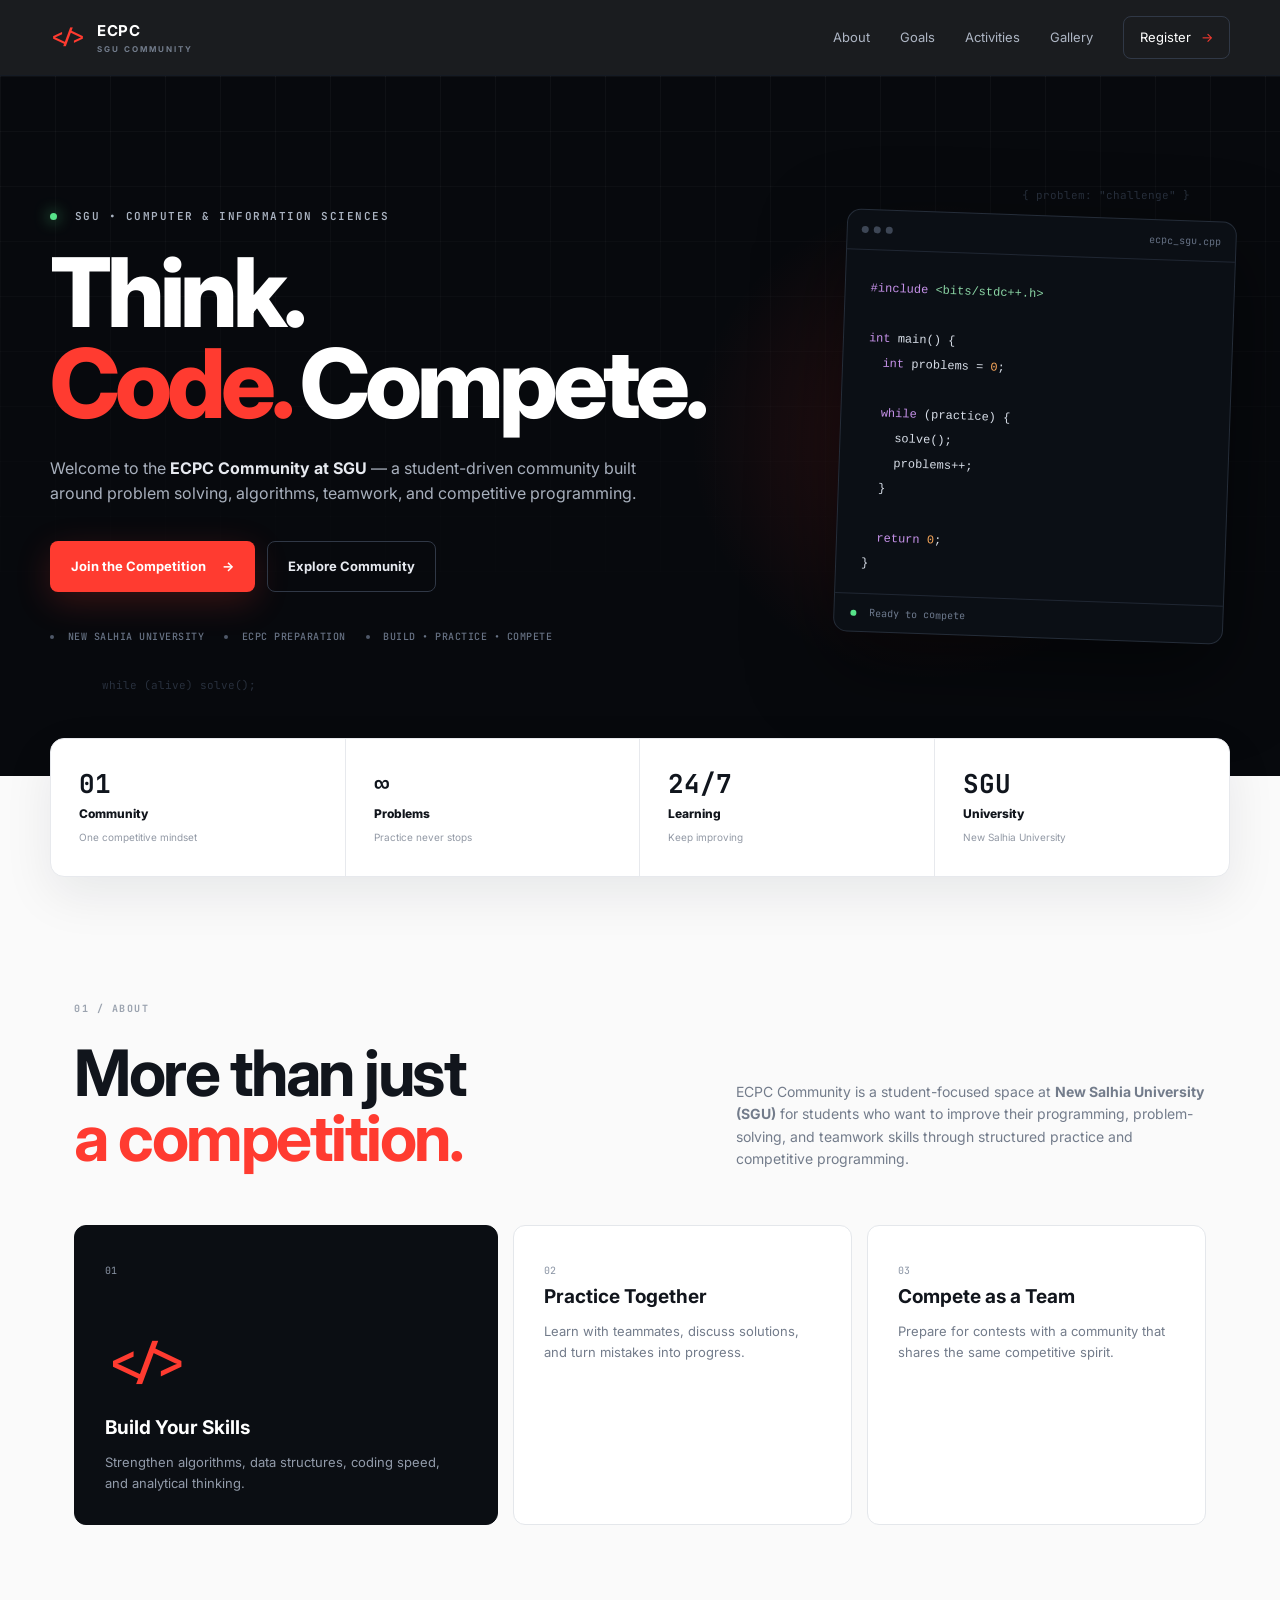
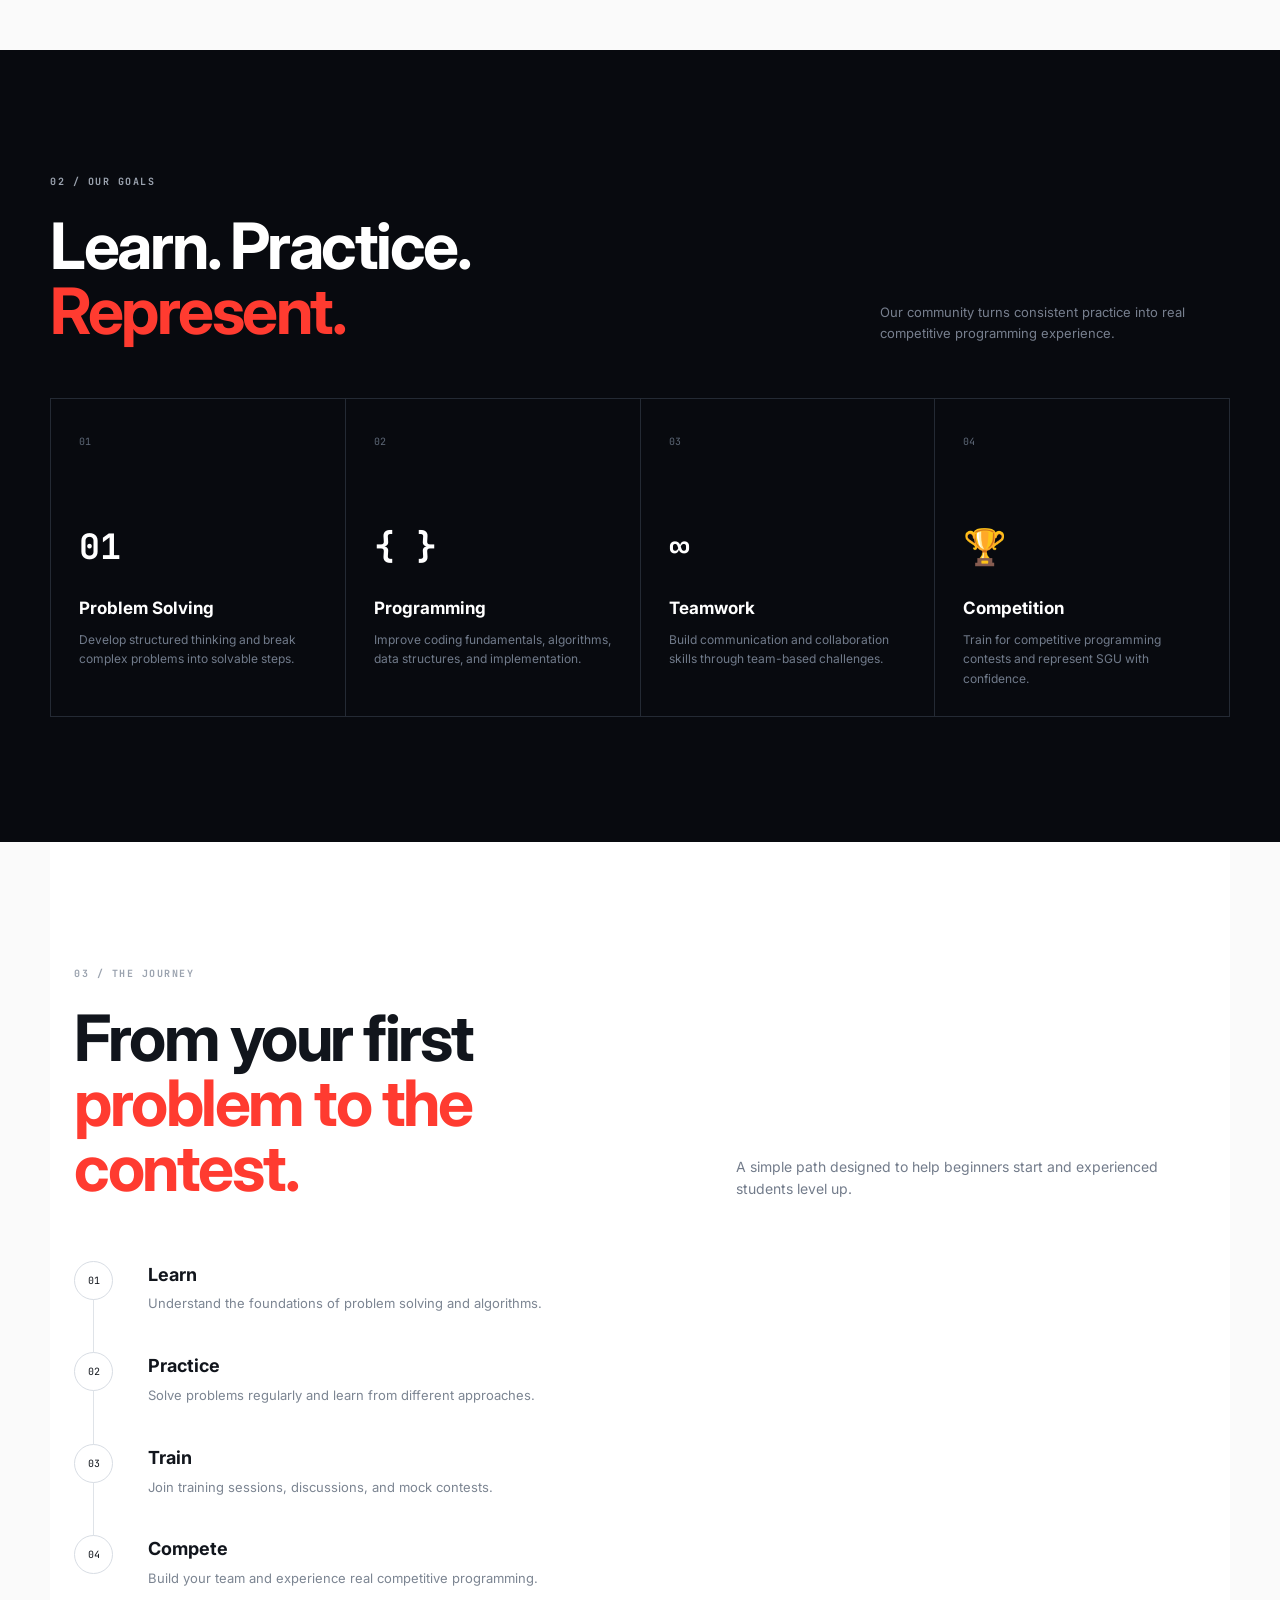
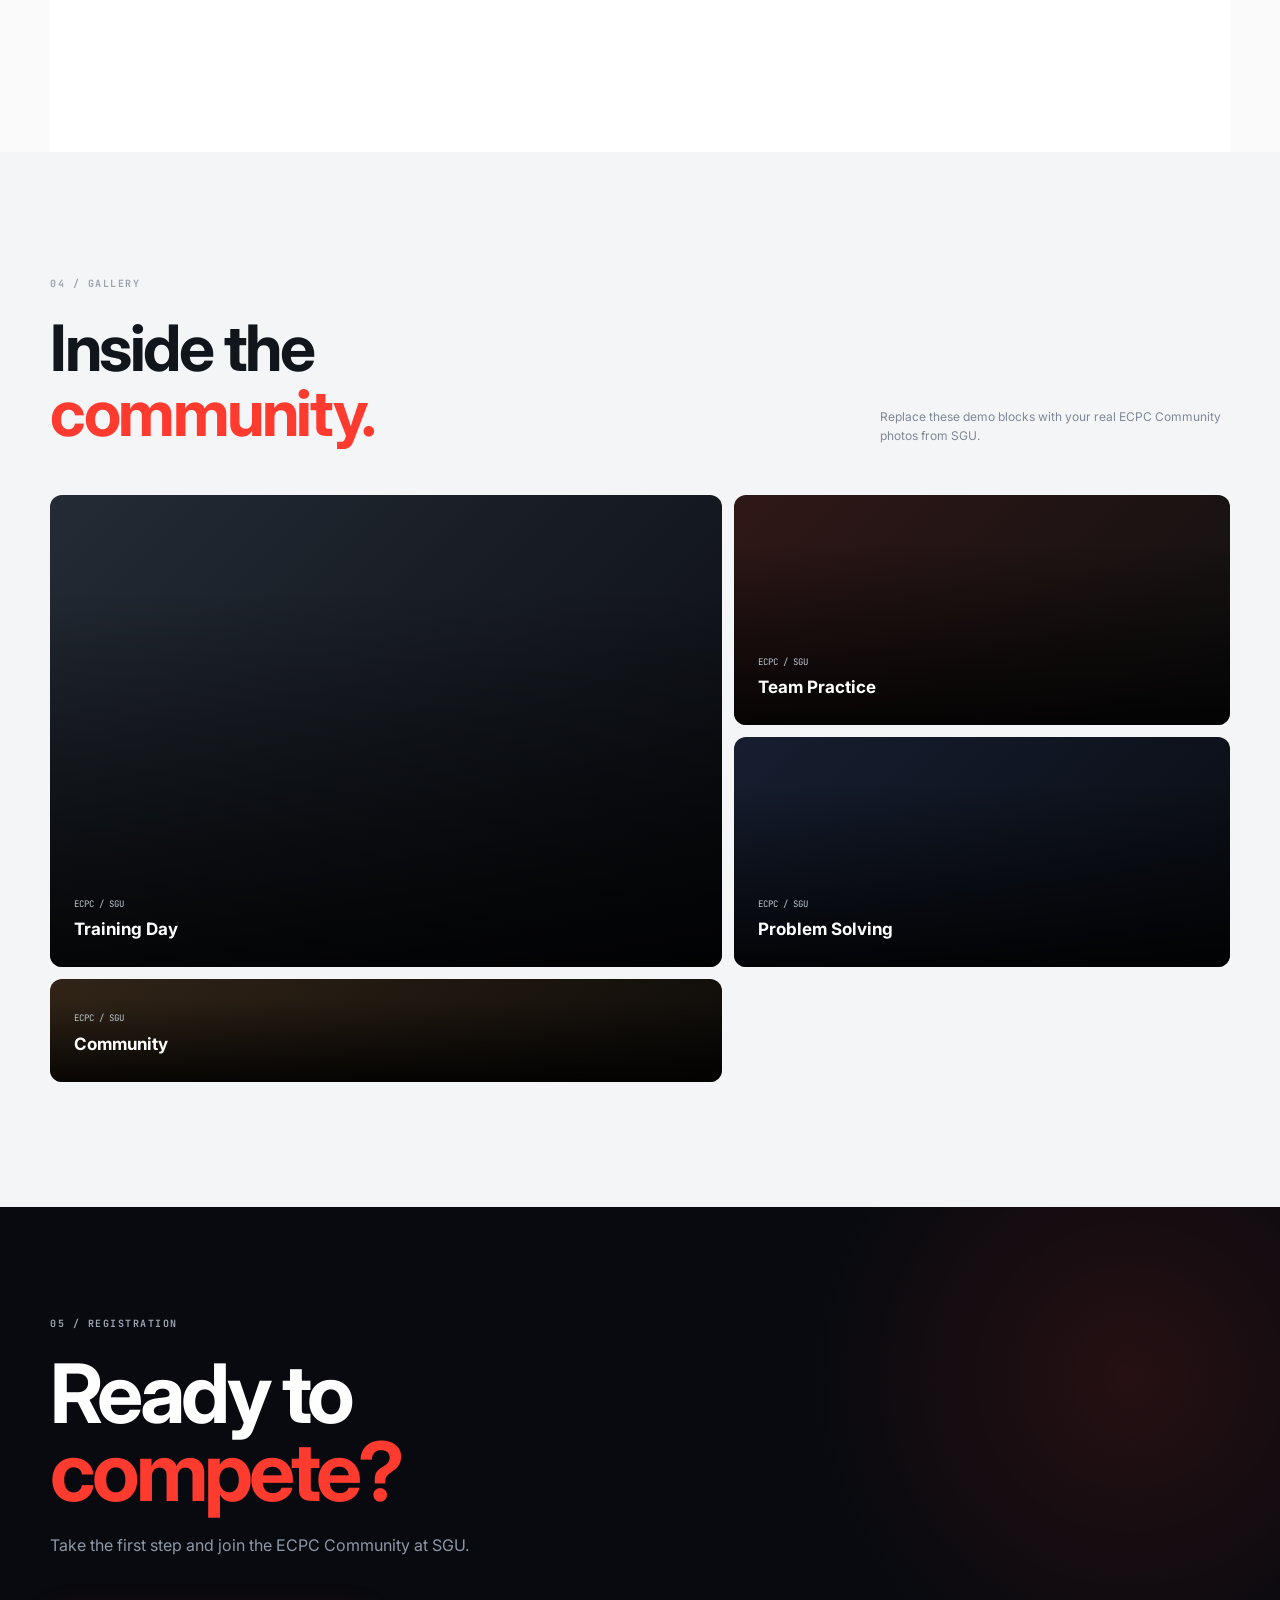
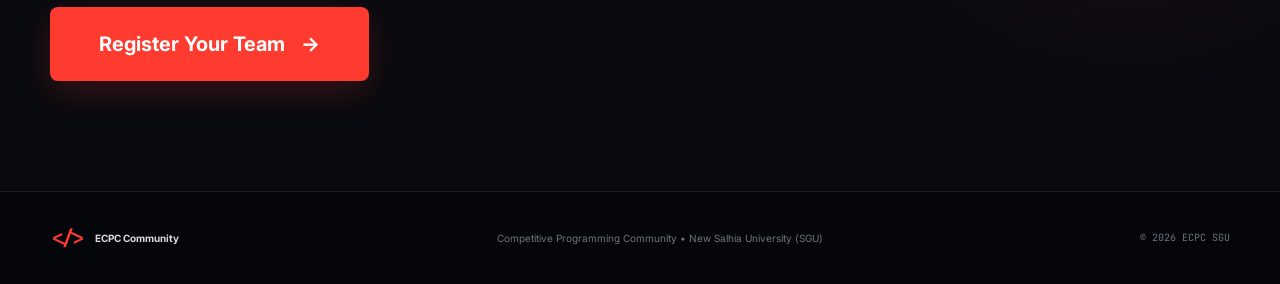
==== index.html @ 3d0c6430 "Add files via upload" ====
<!DOCTYPE html>
<html lang="en">
<head>
  <meta charset="UTF-8" />
  <meta name="viewport" content="width=device-width, initial-scale=1.0" />
  <meta name="description" content="ECPC Community at SGU — New Salhia University Computer & Information Sciences." />
  <title>ECPC Community | SGU</title>
  <link rel="preconnect" href="https://fonts.googleapis.com">
  <link rel="preconnect" href="https://fonts.gstatic.com" crossorigin>
  <link href="https://fonts.googleapis.com/css2?family=Inter:wght@400;500;600;700;800&family=JetBrains+Mono:wght@500;600;700&display=swap" rel="stylesheet">
  <link rel="stylesheet" href="style.css" />
</head>
<body>
  <header class="navbar">
    <a class="brand" href="#home" aria-label="ECPC Community home">
      <span class="brand-mark">&lt;/&gt;</span>
      <span>
        <strong>ECPC</strong>
        <small>SGU COMMUNITY</small>
      </span>
    </a>

    <button class="menu-toggle" aria-label="Open navigation" aria-expanded="false">
      <span></span><span></span><span></span>
    </button>

    <nav class="nav-links">
      <a href="#about">About</a>
      <a href="#goals">Goals</a>
      <a href="#activities">Activities</a>
      <a href="#gallery">Gallery</a>
      <a href="#register" class="nav-cta">Register <span>→</span></a>
    </nav>
  </header>

  <main>
    <section id="home" class="hero">
      <div class="hero-grid"></div>
      <div class="hero-code code-one">while (alive) solve();</div>
      <div class="hero-code code-two">{ problem: "challenge" }</div>

      <div class="hero-content">
        <div class="eyebrow"><span class="pulse"></span> SGU • COMPUTER &amp; INFORMATION SCIENCES</div>
        <h1>Think.<br><span>Code.</span> Compete.</h1>
        <p class="hero-copy">
          Welcome to the <strong>ECPC Community at SGU</strong> — a student-driven community
          built around problem solving, algorithms, teamwork, and competitive programming.
        </p>
        <div class="hero-actions">
          <a class="btn btn-primary" href="#register">Join the Competition <span>→</span></a>
          <a class="btn btn-ghost" href="#about">Explore Community</a>
        </div>
        <div class="hero-meta">
          <span><i></i> New Salhia University</span>
          <span><i></i> ECPC Preparation</span>
          <span><i></i> Build • Practice • Compete</span>
        </div>
      </div>

      <div class="terminal-card">
        <div class="terminal-top">
          <span class="terminal-dots"><b></b><b></b><b></b></span>
          <span>ecpc_sgu.cpp</span>
        </div>
        <pre><code><span class="code-purple">#include</span> <span class="code-green">&lt;bits/stdc++.h&gt;</span>

<span class="code-purple">int</span> main() {
  <span class="code-purple">int</span> problems = <span class="code-orange">0</span>;

  <span class="code-purple">while</span> (practice) {
    solve();
    problems++;
  }

  <span class="code-purple">return</span> <span class="code-orange">0</span>;
}</code></pre>
        <div class="terminal-status"><span></span> Ready to compete</div>
      </div>
    </section>

    <section class="stats">
      <div class="stat"><strong>01</strong><span>Community</span><small>One competitive mindset</small></div>
      <div class="stat"><strong>∞</strong><span>Problems</span><small>Practice never stops</small></div>
      <div class="stat"><strong>24/7</strong><span>Learning</span><small>Keep improving</small></div>
      <div class="stat"><strong>SGU</strong><span>University</span><small>New Salhia University</small></div>
    </section>

    <section id="about" class="section about">
      <div class="section-label">01 / ABOUT</div>
      <div class="section-heading">
        <h2>More than just<br><span>a competition.</span></h2>
        <p>
          ECPC Community is a student-focused space at <strong>New Salhia University (SGU)</strong>
          for students who want to improve their programming, problem-solving, and teamwork skills
          through structured practice and competitive programming.
        </p>
      </div>
      <div class="about-grid">
        <div class="about-card featured">
          <span class="card-number">01</span>
          <div class="big-icon">&lt;/&gt;</div>
          <h3>Build Your Skills</h3>
          <p>Strengthen algorithms, data structures, coding speed, and analytical thinking.</p>
        </div>
        <div class="about-card">
          <span class="card-number">02</span>
          <h3>Practice Together</h3>
          <p>Learn with teammates, discuss solutions, and turn mistakes into progress.</p>
        </div>
        <div class="about-card">
          <span class="card-number">03</span>
          <h3>Compete as a Team</h3>
          <p>Prepare for contests with a community that shares the same competitive spirit.</p>
        </div>
      </div>
    </section>

    <section id="goals" class="section dark-section">
      <div class="section-label">02 / OUR GOALS</div>
      <div class="goals-heading">
        <h2>Learn. Practice.<br><span>Represent.</span></h2>
        <p>Our community turns consistent practice into real competitive programming experience.</p>
      </div>
      <div class="goal-grid">
        <article class="goal-card">
          <span>01</span><div class="goal-icon">01</div><h3>Problem Solving</h3>
          <p>Develop structured thinking and break complex problems into solvable steps.</p>
        </article>
        <article class="goal-card">
          <span>02</span><div class="goal-icon">{ }</div><h3>Programming</h3>
          <p>Improve coding fundamentals, algorithms, data structures, and implementation.</p>
        </article>
        <article class="goal-card">
          <span>03</span><div class="goal-icon">∞</div><h3>Teamwork</h3>
          <p>Build communication and collaboration skills through team-based challenges.</p>
        </article>
        <article class="goal-card">
          <span>04</span><div class="goal-icon">🏆</div><h3>Competition</h3>
          <p>Train for competitive programming contests and represent SGU with confidence.</p>
        </article>
      </div>
    </section>

    <section id="activities" class="section activities">
      <div class="section-label">03 / THE JOURNEY</div>
      <div class="section-heading">
        <h2>From your first<br><span>problem to the contest.</span></h2>
        <p>A simple path designed to help beginners start and experienced students level up.</p>
      </div>
      <div class="journey">
        <div class="journey-line"></div>
        <article><span>01</span><div><h3>Learn</h3><p>Understand the foundations of problem solving and algorithms.</p></div></article>
        <article><span>02</span><div><h3>Practice</h3><p>Solve problems regularly and learn from different approaches.</p></div></article>
        <article><span>03</span><div><h3>Train</h3><p>Join training sessions, discussions, and mock contests.</p></div></article>
        <article><span>04</span><div><h3>Compete</h3><p>Build your team and experience real competitive programming.</p></div></article>
      </div>
    </section>

    <section id="gallery" class="section gallery-section">
      <div class="section-label">04 / GALLERY</div>
      <div class="gallery-heading">
        <div>
          <h2>Inside the<br><span>community.</span></h2>
        </div>
        <p>Replace these demo blocks with your real ECPC Community photos from SGU.</p>
      </div>
      <div class="gallery">
        <div class="gallery-item g1"><div><small>ECPC / SGU</small><strong>Training Day</strong></div></div>
        <div class="gallery-item g2"><div><small>ECPC / SGU</small><strong>Team Practice</strong></div></div>
        <div class="gallery-item g3"><div><small>ECPC / SGU</small><strong>Problem Solving</strong></div></div>
        <div class="gallery-item g4"><div><small>ECPC / SGU</small><strong>Community</strong></div></div>
      </div>
    </section>

    <section id="register" class="register-section">
      <div class="register-bg"></div>
      <div class="register-content">
        <div class="section-label">05 / REGISTRATION</div>
        <h2>Ready to<br><span>compete?</span></h2>
        <p>Take the first step and join the ECPC Community at SGU.</p>

        <div style="margin-top: 3rem; display: flex; justify-content: flex-start;">
          <a class="btn btn-primary" href="team-register.html" style="font-size: 1.25rem; padding: 1.25rem 3rem;">
            Register Your Team <span>→</span>
          </a>
        </div>
      </div>
    </section>
  </main>

  <footer>
    <div class="footer-brand"><span class="brand-mark">&lt;/&gt;</span><strong>ECPC Community</strong></div>
    <p>Competitive Programming Community • New Salhia University (SGU)</p>
    <span>© <span id="year"></span> ECPC SGU</span>
  </footer>

  <script src="script.js"></script>
</body>
</html>
---- style.css ----
*{box-sizing:border-box;margin:0;padding:0}
:root{--bg:#07090d;--panel:#0d1118;--text:#f5f7fb;--muted:#9aa3b2;--line:#1d2430;--accent:#ff3b30;--accent2:#ff6a5f;--green:#57e389;--max:1180px}
html{scroll-behavior:smooth}
body{font-family:Inter,system-ui,sans-serif;background:#fafafa;color:#11151c;line-height:1.6}
a{text-decoration:none;color:inherit}
button,input,select{font:inherit}
.navbar{height:76px;background:rgba(7,9,13,.92);backdrop-filter:blur(16px);border-bottom:1px solid #151b24;display:flex;align-items:center;justify-content:space-between;padding:0 max(24px,calc((100% - var(--max))/2));position:sticky;top:0;z-index:50;color:white}
.brand{display:flex;gap:11px;align-items:center}.brand-mark{font-family:"JetBrains Mono";font-weight:700;color:var(--accent);font-size:20px}.brand strong{display:block;font-size:15px;letter-spacing:.5px}.brand small{display:block;color:#737d8d;font-size:8px;letter-spacing:2px;font-weight:700}
.nav-links{display:flex;align-items:center;gap:30px;font-size:13px;color:#aeb6c4}.nav-links a:hover{color:#fff}.nav-cta{border:1px solid #303846;padding:10px 16px;border-radius:8px;color:#fff!important}.nav-cta span{color:var(--accent);margin-left:6px}
.menu-toggle{display:none;background:none;border:0}.menu-toggle span{display:block;width:23px;height:2px;background:white;margin:5px}
.hero{min-height:700px;background:var(--bg);color:white;position:relative;overflow:hidden;display:flex;align-items:center;padding:90px max(24px,calc((100% - var(--max))/2))}
.hero-grid{position:absolute;inset:0;background-image:linear-gradient(rgba(255,255,255,.035) 1px,transparent 1px),linear-gradient(90deg,rgba(255,255,255,.035) 1px,transparent 1px);background-size:55px 55px;mask-image:linear-gradient(to bottom,black,transparent 85%)}
.hero:after{content:"";position:absolute;width:520px;height:520px;border-radius:50%;background:radial-gradient(circle,rgba(255,59,48,.16),transparent 65%);right:7%;top:15%}
.hero-content{position:relative;z-index:2;width:58%}.eyebrow{font:600 11px "JetBrains Mono";letter-spacing:1.5px;color:#aab3c1;margin-bottom:24px}.pulse{display:inline-block;width:7px;height:7px;background:var(--green);border-radius:50%;margin-right:9px;box-shadow:0 0 15px var(--green)}
.hero h1{font-size:clamp(60px,7.5vw,100px);line-height:.94;letter-spacing:-5px;margin-bottom:28px;font-weight:800}.hero h1 span,.section-heading span,.goals-heading span,.gallery-heading span,.register-content h2 span{color:var(--accent)}
.hero-copy{max-width:620px;color:#a8b0bd;font-size:16px}.hero-copy strong{color:#e7eaf0}
.hero-actions{display:flex;gap:12px;margin-top:34px}.btn{display:inline-flex;align-items:center;justify-content:center;gap:16px;padding:14px 20px;border-radius:8px;border:1px solid transparent;font-weight:700;font-size:13px;cursor:pointer;transition:.2s}.btn-primary{background:var(--accent);color:white;box-shadow:0 10px 35px rgba(255,59,48,.2)}.btn-primary:hover{background:#ff5147;transform:translateY(-2px)}.btn-ghost{border-color:#303846;color:#e7eaf0;background:transparent}.btn-ghost:hover{border-color:#697385}
.hero-meta{display:flex;flex-wrap:wrap;gap:20px;margin-top:38px;color:#687385;font:500 10px "JetBrains Mono";text-transform:uppercase;letter-spacing:.5px}.hero-meta i{display:inline-block;width:4px;height:4px;background:#4e5868;border-radius:50%;vertical-align:middle;margin-right:7px}
.terminal-card{position:absolute;z-index:3;right:max(24px,calc((100% - var(--max))/2));width:390px;background:#0b0f15;border:1px solid #252d39;border-radius:14px;box-shadow:0 30px 80px rgba(0,0,0,.5);transform:rotate(2deg)}.terminal-top{height:40px;border-bottom:1px solid #202733;display:flex;align-items:center;justify-content:space-between;padding:0 14px;color:#657083;font:10px "JetBrains Mono"}.terminal-dots{display:flex;gap:5px}.terminal-dots b{width:7px;height:7px;border-radius:50%;background:#3d4655}.terminal-card pre{padding:25px 25px 18px;min-height:245px;font:12px/2 "JetBrains Mono";color:#d8dee8}.code-purple{color:#c792ea}.code-green{color:#8bd5a5}.code-orange{color:#f7a65a}.terminal-status{border-top:1px solid #202733;padding:12px 16px;color:#6e7a8e;font:10px "JetBrains Mono"}.terminal-status span{display:inline-block;width:6px;height:6px;background:var(--green);border-radius:50%;margin-right:7px}
.hero-code{position:absolute;color:#28303d;font:11px "JetBrains Mono";z-index:1}.code-one{left:8%;bottom:12%}.code-two{right:7%;top:16%}
.stats{max-width:var(--max);margin:-38px auto 0;position:relative;z-index:5;background:white;border:1px solid #e7e9ed;border-radius:14px;display:grid;grid-template-columns:repeat(4,1fr);box-shadow:0 18px 50px rgba(16,23,38,.08)}.stat{padding:27px 28px;border-right:1px solid #e7e9ed}.stat:last-child{border:0}.stat strong{font:700 26px "JetBrains Mono";display:block;color:#10151d}.stat span{font-size:12px;font-weight:800;display:block;margin-top:3px}.stat small{font-size:10px;color:#9299a5}
.section{max-width:var(--max);margin:auto;padding:125px 24px}.section-label{font:700 10px "JetBrains Mono";letter-spacing:1.5px;color:#9ba3af;margin-bottom:25px}.section-heading{display:flex;justify-content:space-between;gap:70px;align-items:flex-end}.section-heading h2,.goals-heading h2,.gallery-heading h2{font-size:clamp(38px,5vw,64px);line-height:1.02;letter-spacing:-2.5px}.section-heading p{max-width:470px;color:#737c8b;font-size:14px}.about-grid{display:grid;grid-template-columns:1.25fr 1fr 1fr;gap:15px;margin-top:55px}.about-card{min-height:290px;border:1px solid #e4e7eb;border-radius:12px;padding:30px;background:white;position:relative;transition:.25s}.about-card:hover{transform:translateY(-5px);box-shadow:0 18px 45px rgba(16,23,38,.08)}.about-card.featured{background:#0b0e13;color:white;border-color:#0b0e13}.card-number{font:10px "JetBrains Mono";color:#8993a3}.big-icon{font:700 46px "JetBrains Mono";color:var(--accent);margin:50px 0 20px}.about-card h3{font-size:19px;margin-bottom:9px}.about-card p{font-size:13px;color:#737c8b}.featured p{color:#929baa}
.dark-section{max-width:none;background:#080a0f;color:white;padding-left:max(24px,calc((100% - var(--max))/2));padding-right:max(24px,calc((100% - var(--max))/2))}.goals-heading{display:flex;justify-content:space-between;align-items:end;gap:50px}.goals-heading p{max-width:350px;color:#777f8e;font-size:13px}.goal-grid{display:grid;grid-template-columns:repeat(4,1fr);gap:1px;background:#242a34;margin-top:55px;border:1px solid #242a34}.goal-card{background:#080a0f;padding:28px;min-height:300px}.goal-card>span{color:#5d6776;font:10px "JetBrains Mono"}.goal-icon{font:700 35px "JetBrains Mono";color:#fff;margin:70px 0 25px}.goal-card h3{font-size:17px}.goal-card p{color:#717b8b;font-size:12px;margin-top:8px}
.activities{background:#fff}.journey{margin-top:60px;position:relative;max-width:900px}.journey-line{position:absolute;left:19px;top:20px;bottom:20px;width:1px;background:#dfe3e8}.journey article{display:flex;gap:35px;position:relative;margin-bottom:38px}.journey article>span{width:39px;height:39px;border:1px solid #d8dde4;background:white;border-radius:50%;display:grid;place-items:center;font:10px "JetBrains Mono";z-index:2}.journey h3{font-size:18px}.journey p{color:#7c8592;font-size:13px;margin-top:4px}
.gallery-section{max-width:none;background:#f4f5f7;padding-left:max(24px,calc((100% - var(--max))/2));padding-right:max(24px,calc((100% - var(--max))/2))}.gallery-heading{display:flex;justify-content:space-between;align-items:end}.gallery-heading p{max-width:350px;color:#818997;font-size:12px}.gallery{display:grid;grid-template-columns:1.15fr .85fr;grid-template-rows:230px 230px;gap:12px;margin-top:50px}.gallery-item{border-radius:12px;position:relative;overflow:hidden;background:#171b23;display:flex;align-items:flex-end;padding:24px;background-size:cover;background-position:center}.gallery-item:before{content:"";position:absolute;inset:0;background:linear-gradient(transparent 20%,rgba(0,0,0,.82))}.gallery-item>div{position:relative;color:white}.gallery-item small{font:9px "JetBrains Mono";color:#c0c7d1}.gallery-item strong{display:block;font-size:17px;margin-top:2px}.g1{grid-row:span 2;background-image:linear-gradient(135deg,#242b35,#090b10)}.g2{background-image:linear-gradient(135deg,#301717,#111)}.g3{background-image:linear-gradient(135deg,#161e30,#090c12)}.g4{background-image:linear-gradient(135deg,#312417,#0e0c09)}
.register-section{background:#080a0f;color:white;position:relative;overflow:hidden;padding:110px 24px}.register-bg{position:absolute;width:700px;height:700px;border-radius:50%;background:radial-gradient(circle,rgba(255,59,48,.12),transparent 65%);right:-200px;top:-180px}.register-content{max-width:var(--max);margin:auto;position:relative}.register-content h2{font-size:clamp(48px,7vw,82px);line-height:.95;letter-spacing:-4px}.register-content>p{color:#8e97a6;margin:22px 0 45px}.registration-form{background:#0e1219;border:1px solid #232b36;border-radius:14px;padding:34px;max-width:900px}.form-title{display:flex;align-items:center;gap:15px;margin-bottom:20px}.form-title span{font:10px "JetBrains Mono";color:var(--accent)}.form-title h3{font-size:15px}.form-title.second{margin-top:38px}.form-grid{display:grid;grid-template-columns:1fr 1fr;gap:18px}.form-grid label{display:flex;flex-direction:column;gap:7px;font-size:11px;color:#8d97a7}.form-grid input,.form-grid select{background:#080b10;border:1px solid #29313d;color:white;padding:12px 13px;border-radius:7px;outline:none;font-size:12px}.form-grid input:focus,.form-grid select:focus{border-color:#596475}.form-grid select{appearance:auto}.hidden{display:none!important}.agree{display:flex;align-items:center;gap:9px;color:#737d8d;font-size:10px;margin:25px 0}.agree input{accent-color:var(--accent)}.submit-btn{border:0}.form-note{color:#596475;font-size:9px;margin-top:12px}.success-state{max-width:900px;background:#0e1219;border:1px solid #29313d;border-radius:14px;padding:40px;display:flex;align-items:center;gap:25px}.success-icon{width:54px;height:54px;border-radius:50%;background:rgba(87,227,137,.12);color:var(--green);display:grid;place-items:center;font-size:25px}.success-state small{font:9px "JetBrains Mono";color:var(--green)}.success-state h3{font-size:24px;margin:3px 0}.success-state p{color:#7e8795;font-size:12px;max-width:500px}
footer{background:#050609;color:#6d7582;border-top:1px solid #181e27;padding:30px max(24px,calc((100% - var(--max))/2));display:flex;align-items:center;justify-content:space-between;font-size:10px}footer .footer-brand{display:flex;align-items:center;gap:9px;color:#d7dbe2}footer>span{font-family:"JetBrains Mono"}
@media(max-width:900px){.nav-links{gap:16px}.hero-content{width:100%}.terminal-card{display:none}.stats{margin:0 24px;grid-template-columns:1fr 1fr}.stat:nth-child(2){border-right:0}.stat:nth-child(-n+2){border-bottom:1px solid #e7e9ed}.about-grid{grid-template-columns:1fr 1fr}.about-card.featured{grid-column:span 2}.goal-grid{grid-template-columns:1fr 1fr}}
@media(max-width:650px){.navbar{height:68px}.menu-toggle{display:block}.nav-links{display:none;position:absolute;top:68px;left:0;right:0;background:#080a0f;border-bottom:1px solid #1b222d;padding:15px 24px;flex-direction:column;align-items:stretch}.nav-links.open{display:flex}.nav-cta{text-align:center}.hero{min-height:680px;padding-top:70px;padding-bottom:70px}.hero h1{font-size:62px;letter-spacing:-4px}.hero-copy{font-size:14px}.hero-actions{flex-direction:column}.hero-actions .btn{width:100%}.hero-meta{flex-direction:column;gap:9px}.stats{grid-template-columns:1fr;margin:0}.stat{border-right:0!important;border-bottom:1px solid #e7e9ed!important}.stat:last-child{border-bottom:0!important}.section{padding-top:85px;padding-bottom:85px}.section-heading,.goals-heading,.gallery-heading{display:block}.section-heading p,.goals-heading p,.gallery-heading p{margin-top:22px}.about-grid,.goal-grid{grid-template-columns:1fr}.about-card.featured{grid-column:auto}.gallery{grid-template-columns:1fr;grid-template-rows:220px 180px 180px 180px}.g1{grid-row:auto}.form-grid{grid-template-columns:1fr}.registration-form{padding:22px}.success-state{flex-direction:column;align-items:flex-start}footer{flex-direction:column;gap:12px;text-align:center}.register-content h2{letter-spacing:-3px}}
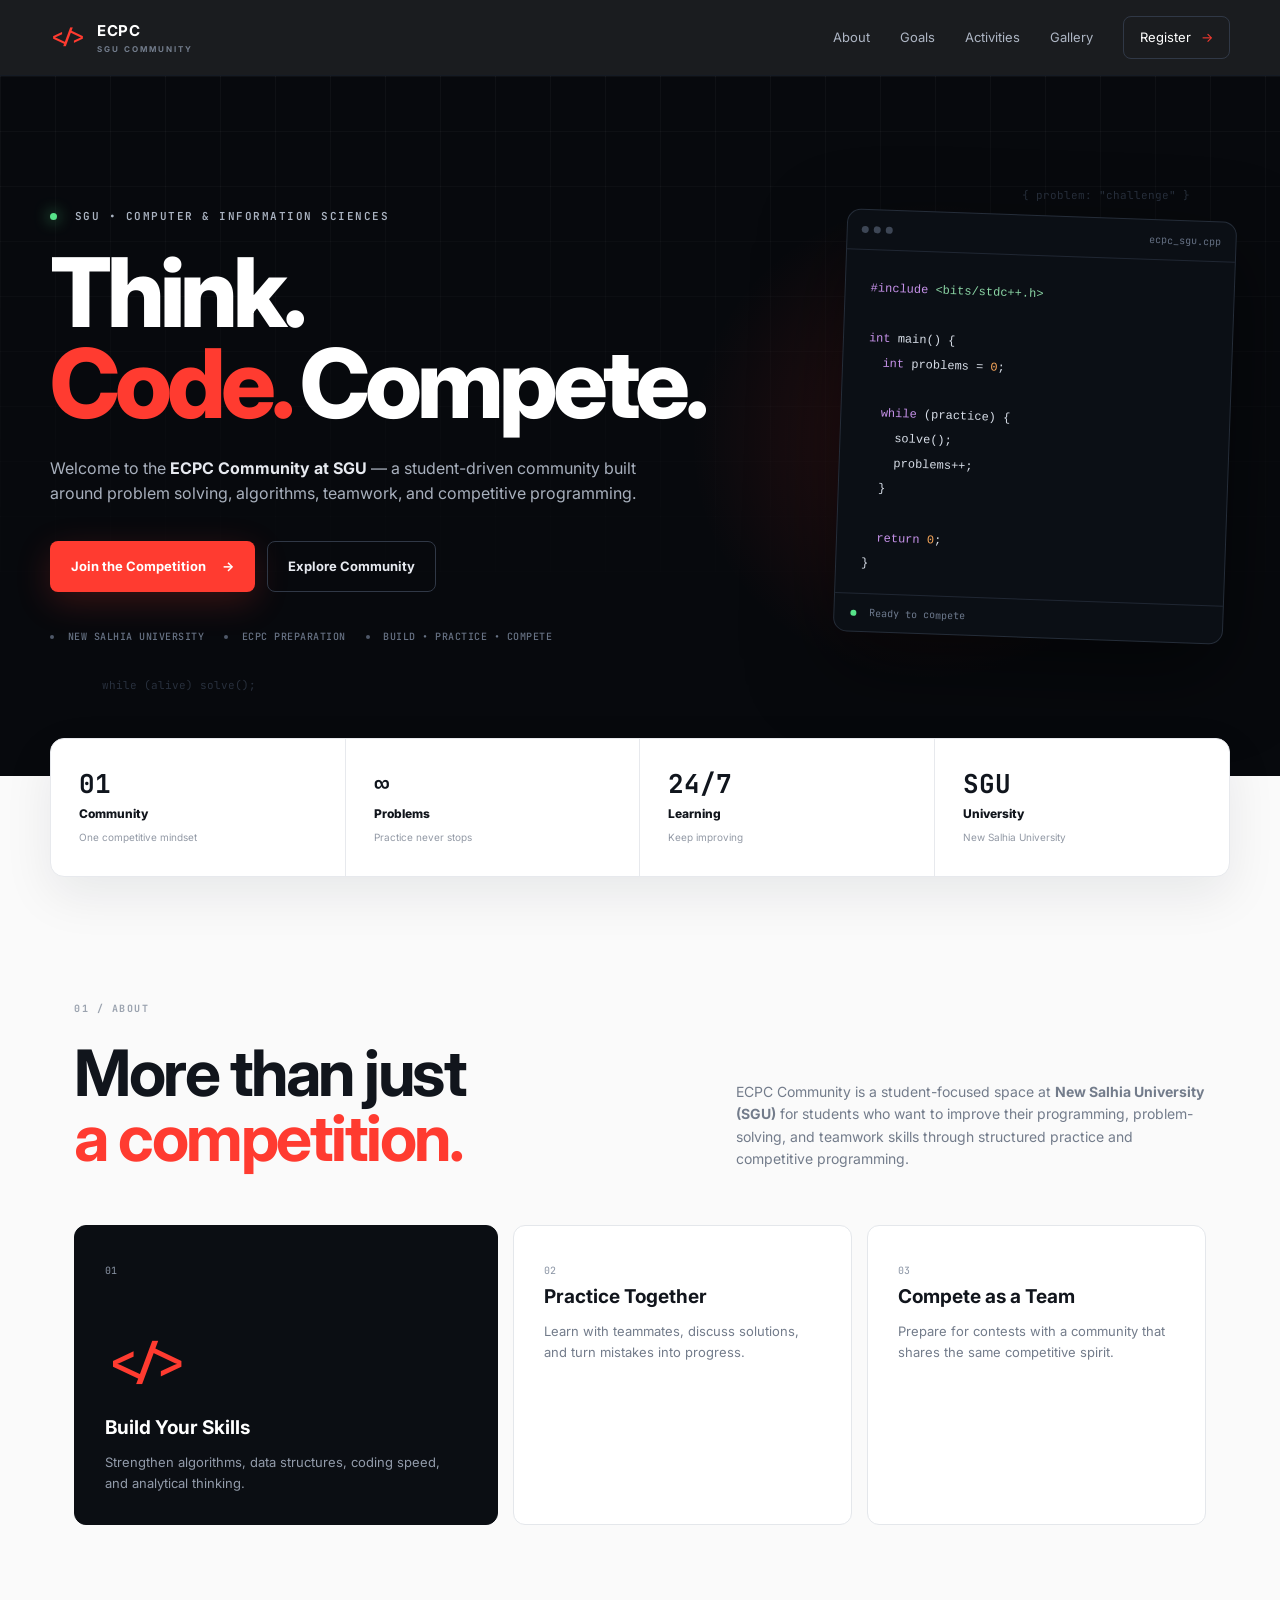
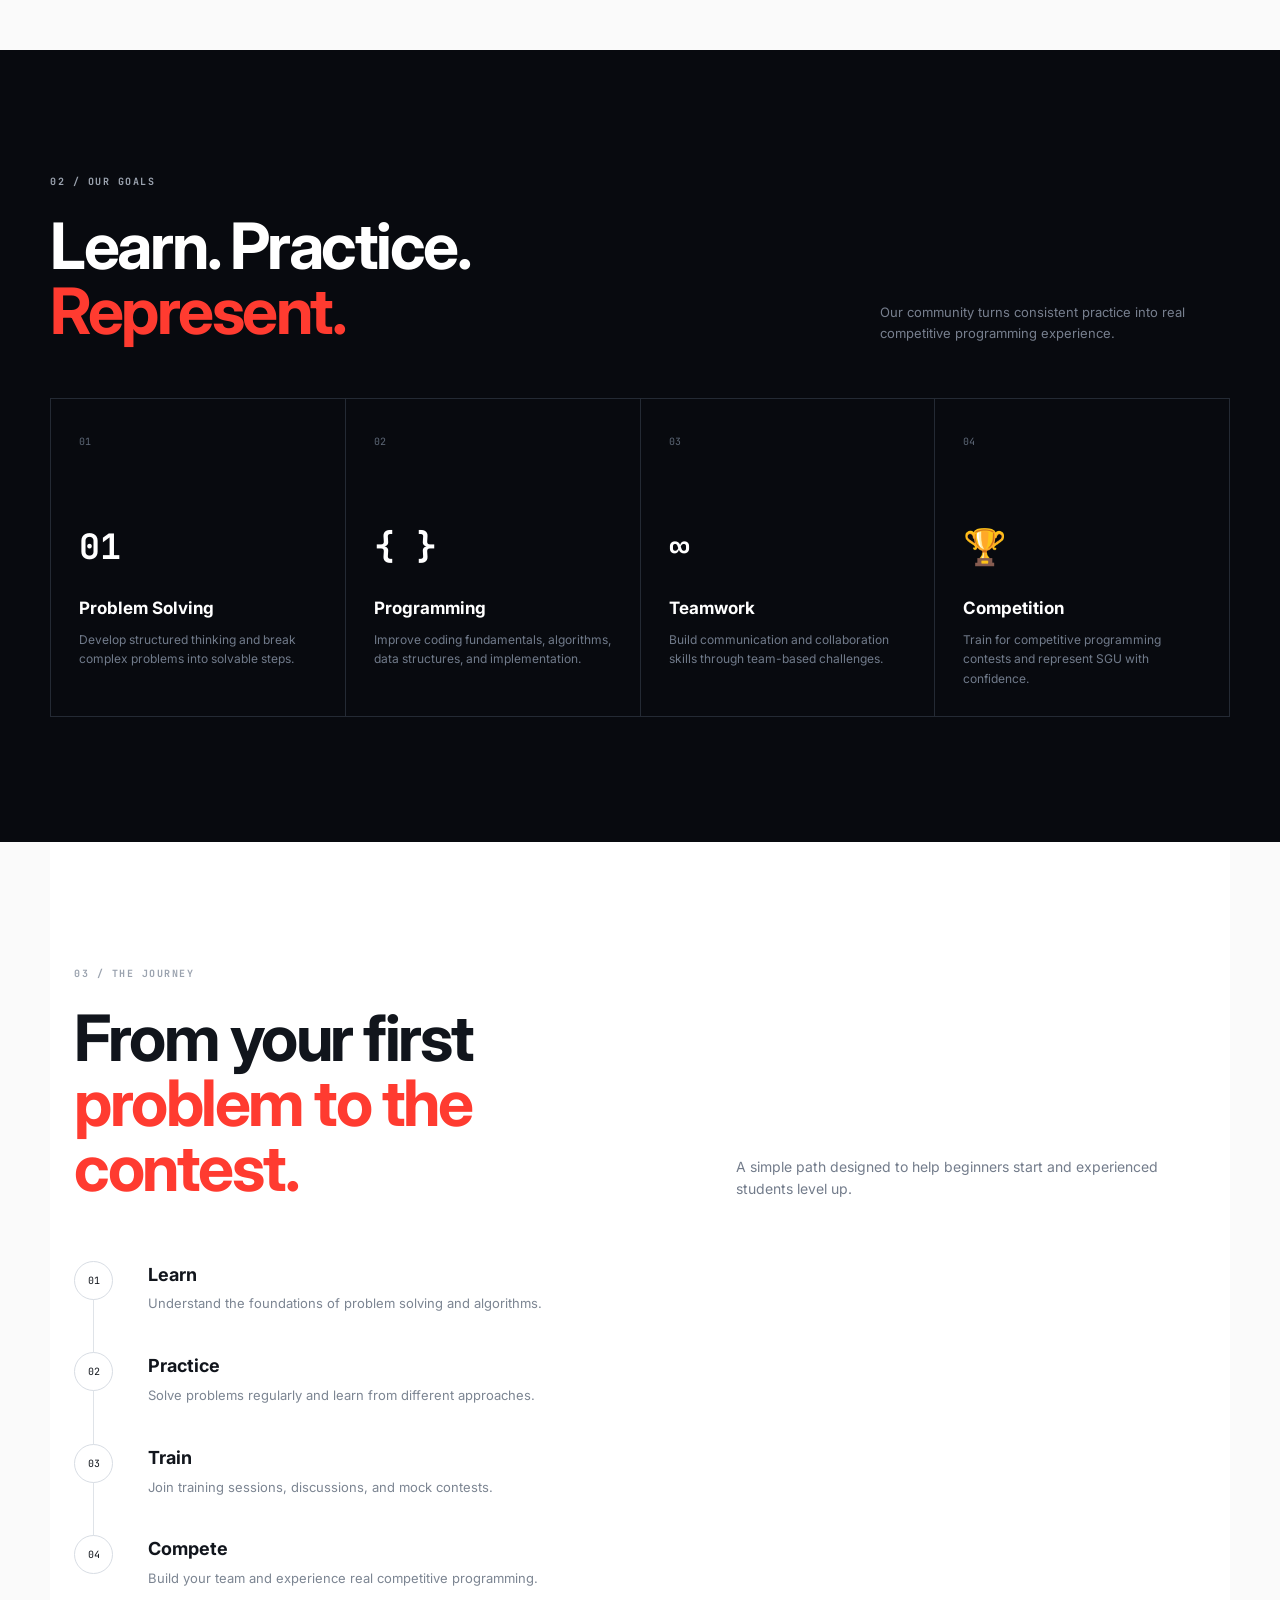
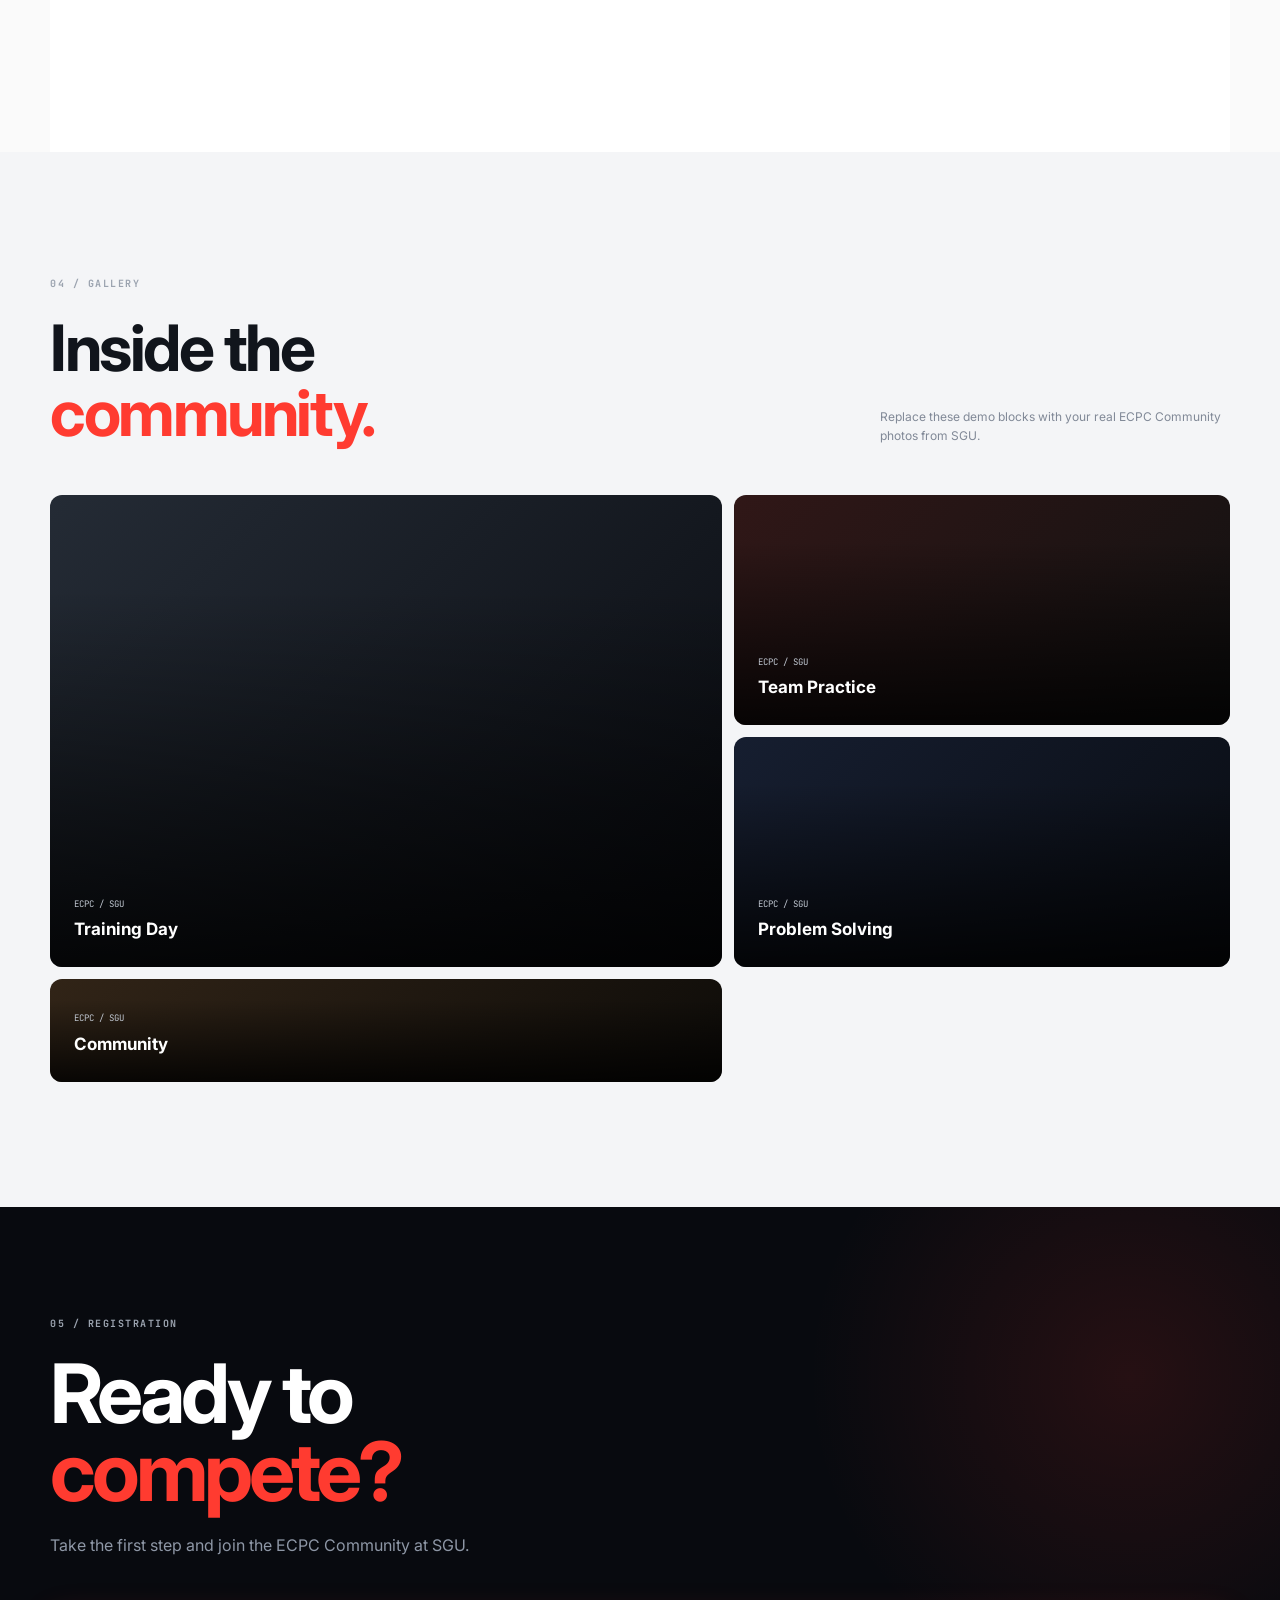
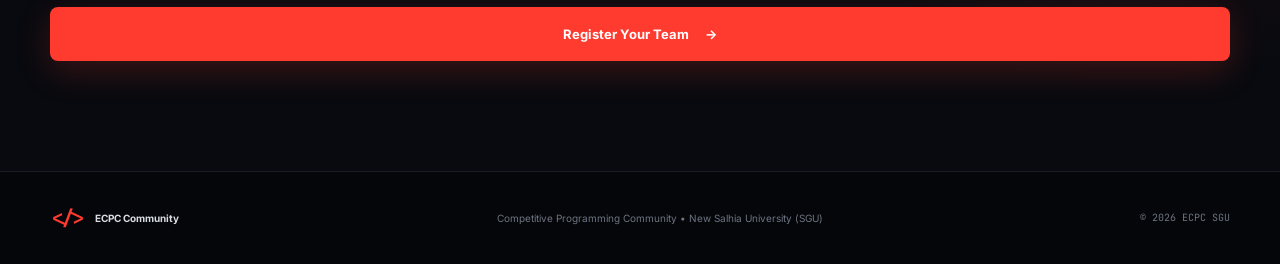
==== commit d7ce0c1e: "Add files via upload" ====
--- a/index.html
+++ b/index.html
@@ -179,8 +179,8 @@
         <h2>Ready to<br><span>compete?</span></h2>
         <p>Take the first step and join the ECPC Community at SGU.</p>
 
-        <div style="margin-top: 3rem; display: flex; justify-content: flex-start;">
-          <a class="btn btn-primary" href="team-register.html" style="font-size: 1.25rem; padding: 1.25rem 3rem;">
+        <div class="register-cta" style="margin-top: 3rem;">
+          <a class="btn btn-primary" href="team-register.html" style="width: 100%; justify-content: center; padding: 16px;">
             Register Your Team <span>→</span>
           </a>
         </div>
--- a/style.css
+++ b/style.css
@@ -27,3 +27,4 @@
 footer{background:#050609;color:#6d7582;border-top:1px solid #181e27;padding:30px max(24px,calc((100% - var(--max))/2));display:flex;align-items:center;justify-content:space-between;font-size:10px}footer .footer-brand{display:flex;align-items:center;gap:9px;color:#d7dbe2}footer>span{font-family:"JetBrains Mono"}
 @media(max-width:900px){.nav-links{gap:16px}.hero-content{width:100%}.terminal-card{display:none}.stats{margin:0 24px;grid-template-columns:1fr 1fr}.stat:nth-child(2){border-right:0}.stat:nth-child(-n+2){border-bottom:1px solid #e7e9ed}.about-grid{grid-template-columns:1fr 1fr}.about-card.featured{grid-column:span 2}.goal-grid{grid-template-columns:1fr 1fr}}
 @media(max-width:650px){.navbar{height:68px}.menu-toggle{display:block}.nav-links{display:none;position:absolute;top:68px;left:0;right:0;background:#080a0f;border-bottom:1px solid #1b222d;padding:15px 24px;flex-direction:column;align-items:stretch}.nav-links.open{display:flex}.nav-cta{text-align:center}.hero{min-height:680px;padding-top:70px;padding-bottom:70px}.hero h1{font-size:62px;letter-spacing:-4px}.hero-copy{font-size:14px}.hero-actions{flex-direction:column}.hero-actions .btn{width:100%}.hero-meta{flex-direction:column;gap:9px}.stats{grid-template-columns:1fr;margin:0}.stat{border-right:0!important;border-bottom:1px solid #e7e9ed!important}.stat:last-child{border-bottom:0!important}.section{padding-top:85px;padding-bottom:85px}.section-heading,.goals-heading,.gallery-heading{display:block}.section-heading p,.goals-heading p,.gallery-heading p{margin-top:22px}.about-grid,.goal-grid{grid-template-columns:1fr}.about-card.featured{grid-column:auto}.gallery{grid-template-columns:1fr;grid-template-rows:220px 180px 180px 180px}.g1{grid-row:auto}.form-grid{grid-template-columns:1fr}.registration-form{padding:22px}.success-state{flex-direction:column;align-items:flex-start}footer{flex-direction:column;gap:12px;text-align:center}.register-content h2{letter-spacing:-3px}}
+@media(max-width:480px){.hero h1{font-size:46px;letter-spacing:-2px}.register-content h2{font-size:42px;letter-spacing:-2px}.section-heading h2,.goals-heading h2,.gallery-heading h2{font-size:36px;letter-spacing:-1.5px}.btn{font-size:13px;padding:12px 18px}.registration-form{padding:16px}.success-icon{width:45px;height:45px;font-size:22px}.success-state h3{font-size:20px}.hero:after{width:300px;height:300px;right:-10%}.register-bg{width:400px;height:400px;right:-100px}}
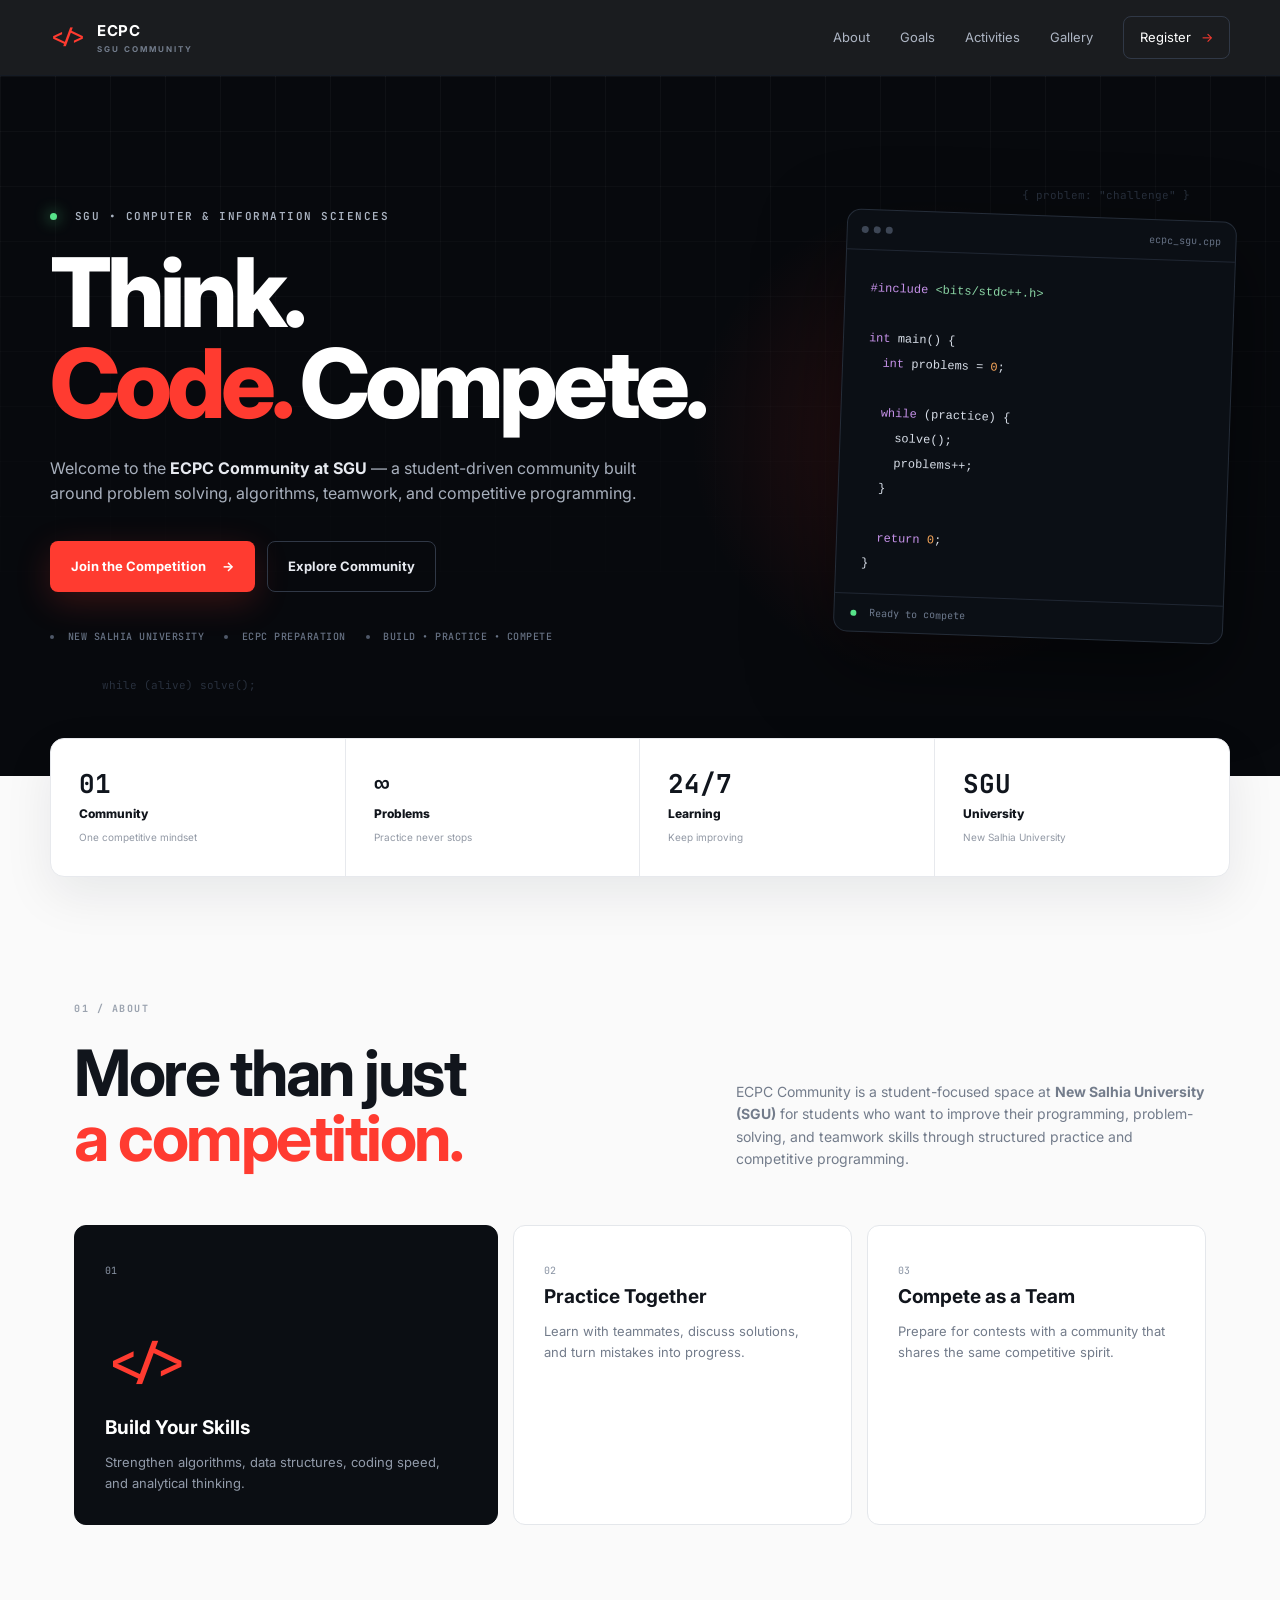
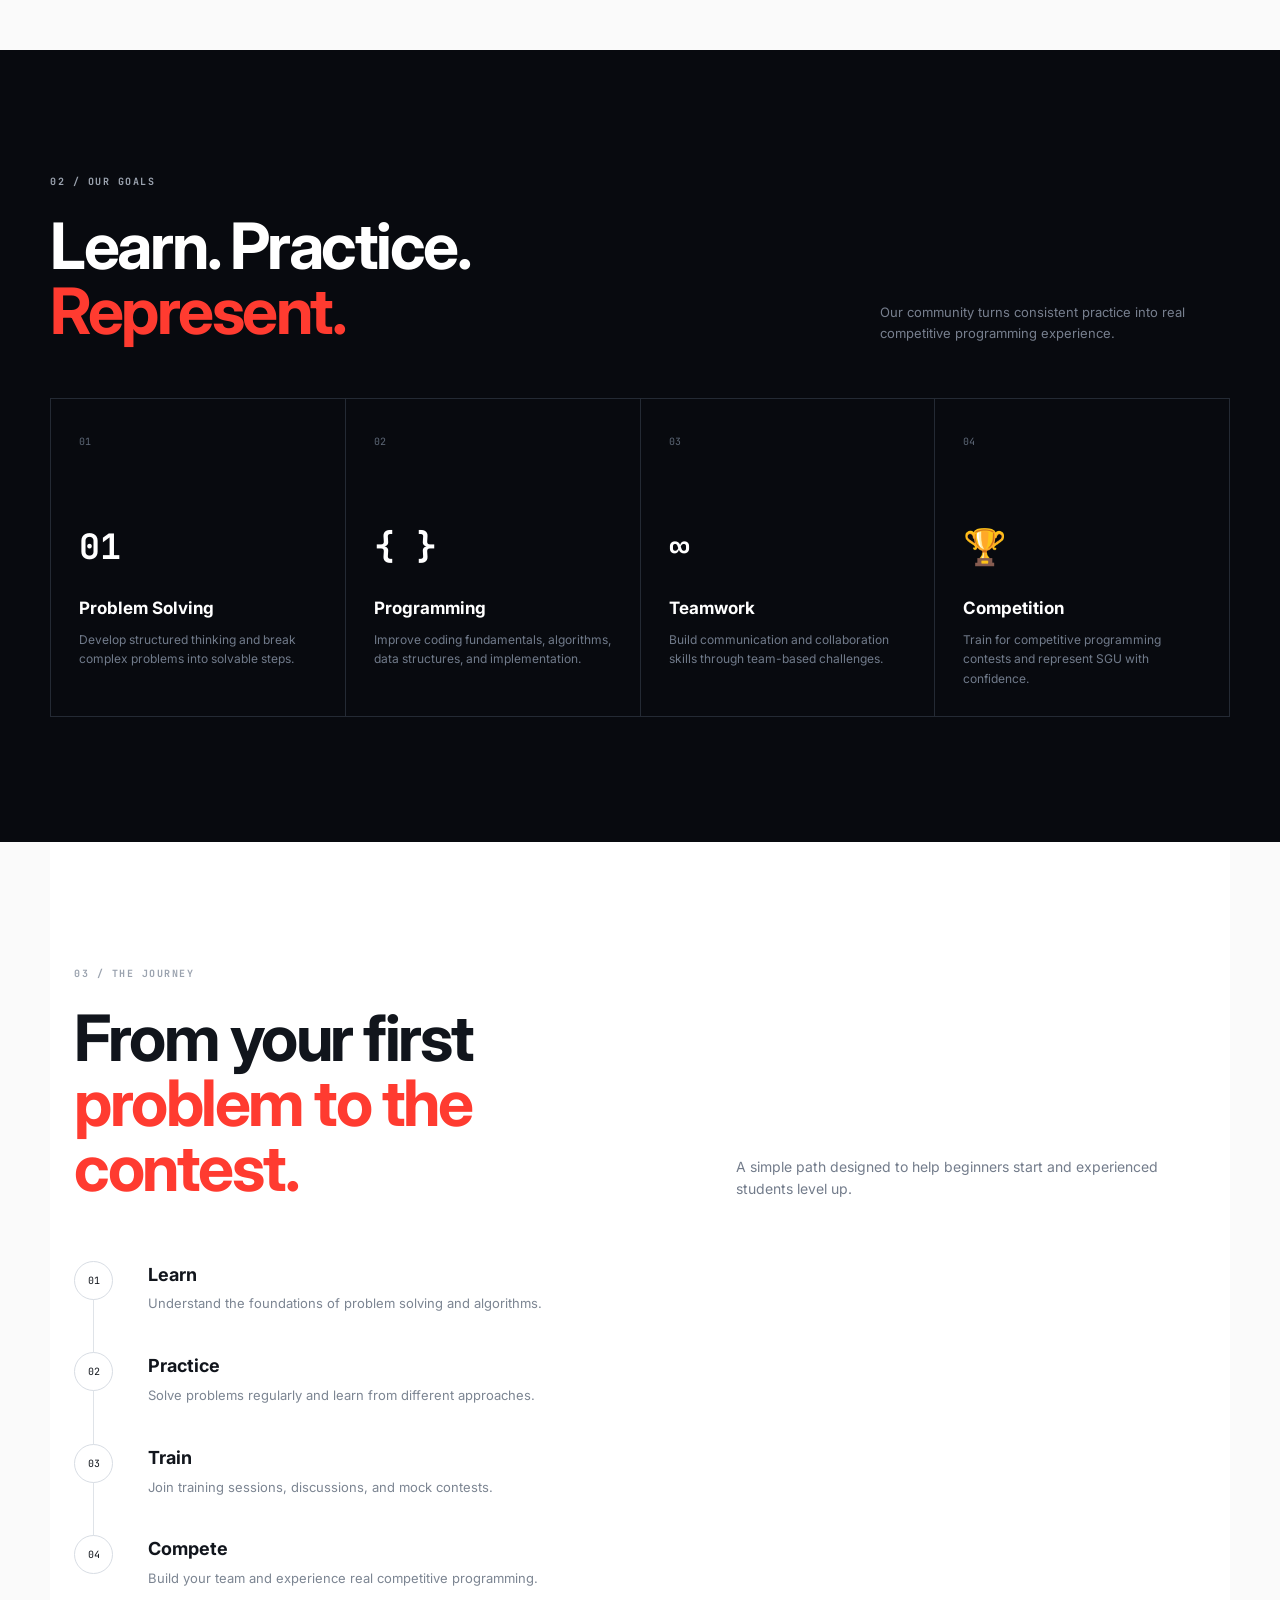
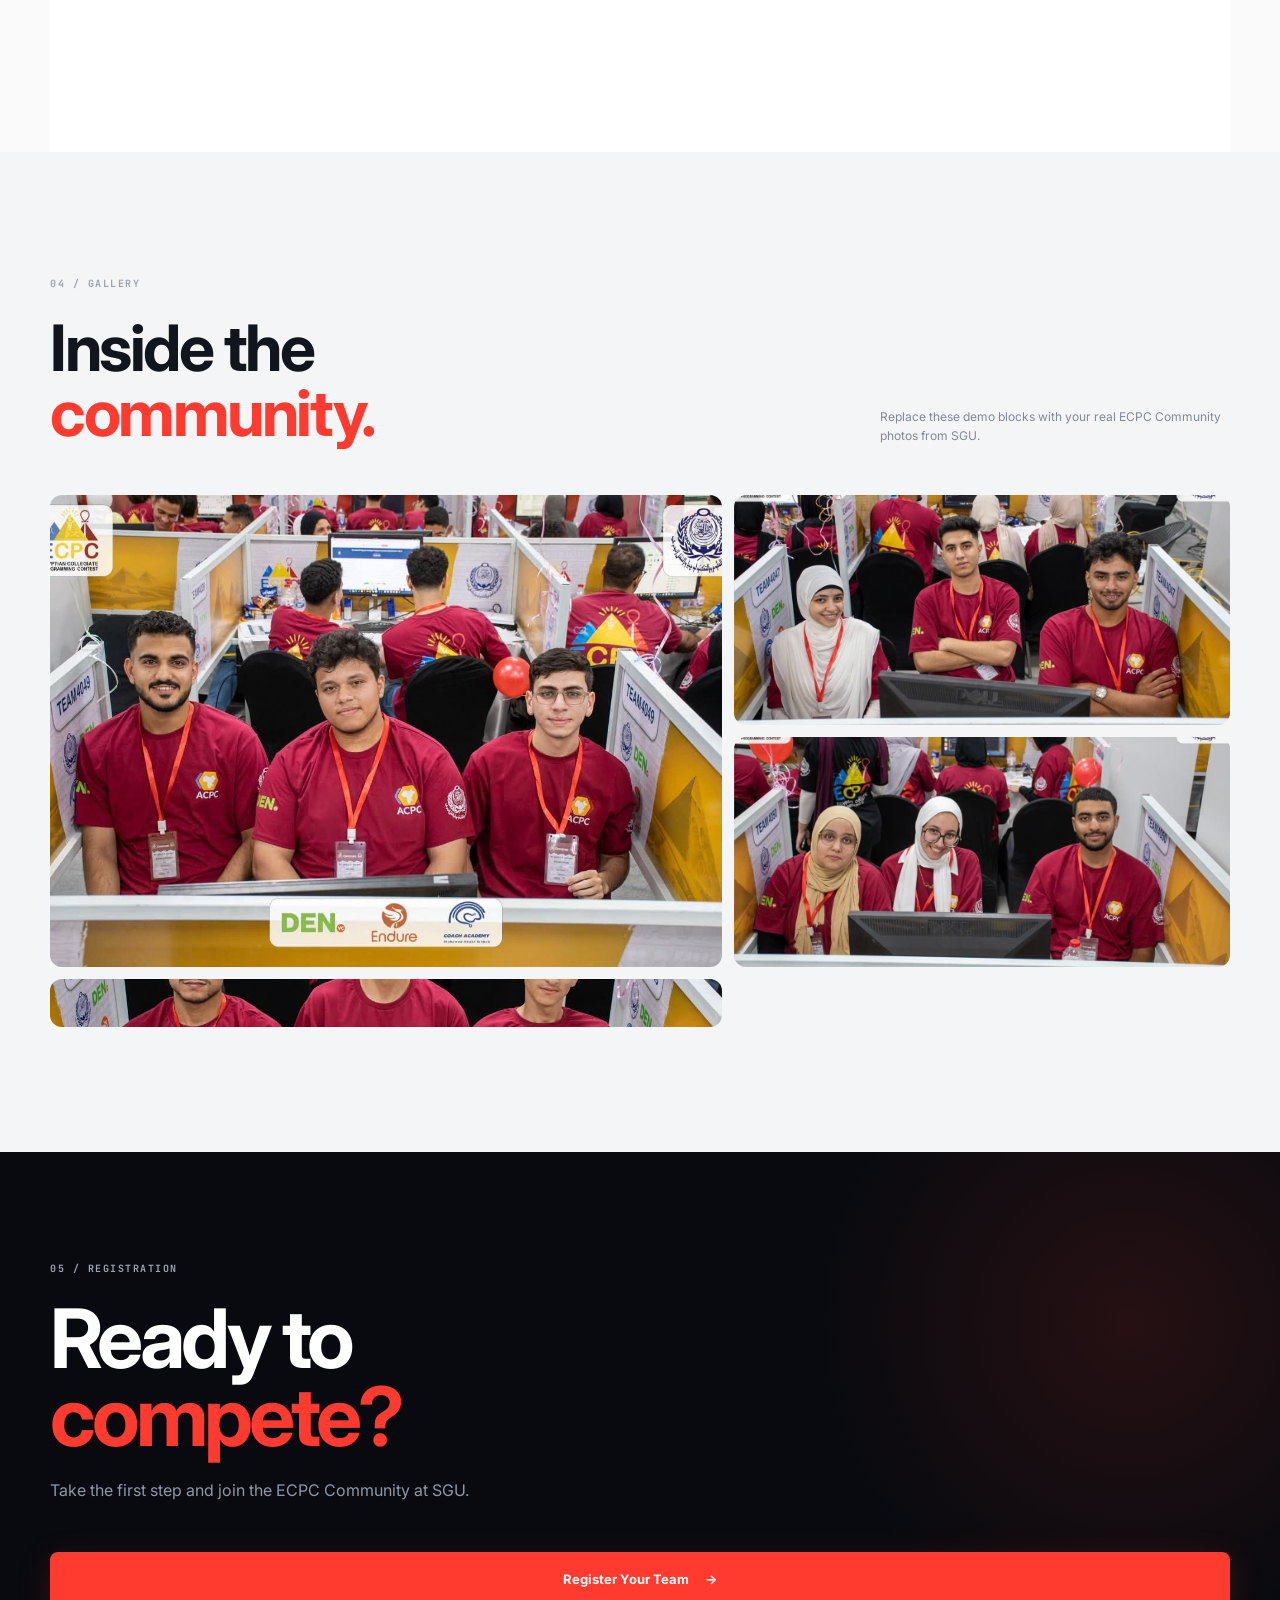
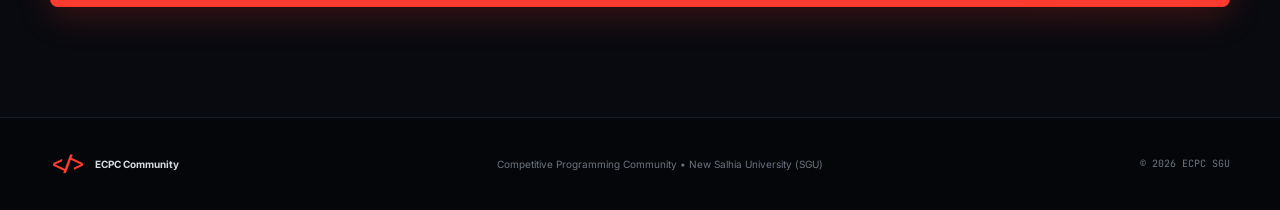
==== commit 851081f2: "Update gallery images and layout" ====
--- a/index.html
+++ b/index.html
@@ -165,10 +165,10 @@
         <p>Replace these demo blocks with your real ECPC Community photos from SGU.</p>
       </div>
       <div class="gallery">
-        <div class="gallery-item g1"><div><small>ECPC / SGU</small><strong>Training Day</strong></div></div>
-        <div class="gallery-item g2"><div><small>ECPC / SGU</small><strong>Team Practice</strong></div></div>
-        <div class="gallery-item g3"><div><small>ECPC / SGU</small><strong>Problem Solving</strong></div></div>
-        <div class="gallery-item g4"><div><small>ECPC / SGU</small><strong>Community</strong></div></div>
+        <div class="gallery-item g1"></div>
+        <div class="gallery-item g2"></div>
+        <div class="gallery-item g3"></div>
+        <div class="gallery-item g4"></div>
       </div>
     </section>
 
--- a/style.css
+++ b/style.css
@@ -22,7 +22,7 @@
 .section{max-width:var(--max);margin:auto;padding:125px 24px}.section-label{font:700 10px "JetBrains Mono";letter-spacing:1.5px;color:#9ba3af;margin-bottom:25px}.section-heading{display:flex;justify-content:space-between;gap:70px;align-items:flex-end}.section-heading h2,.goals-heading h2,.gallery-heading h2{font-size:clamp(38px,5vw,64px);line-height:1.02;letter-spacing:-2.5px}.section-heading p{max-width:470px;color:#737c8b;font-size:14px}.about-grid{display:grid;grid-template-columns:1.25fr 1fr 1fr;gap:15px;margin-top:55px}.about-card{min-height:290px;border:1px solid #e4e7eb;border-radius:12px;padding:30px;background:white;position:relative;transition:.25s}.about-card:hover{transform:translateY(-5px);box-shadow:0 18px 45px rgba(16,23,38,.08)}.about-card.featured{background:#0b0e13;color:white;border-color:#0b0e13}.card-number{font:10px "JetBrains Mono";color:#8993a3}.big-icon{font:700 46px "JetBrains Mono";color:var(--accent);margin:50px 0 20px}.about-card h3{font-size:19px;margin-bottom:9px}.about-card p{font-size:13px;color:#737c8b}.featured p{color:#929baa}
 .dark-section{max-width:none;background:#080a0f;color:white;padding-left:max(24px,calc((100% - var(--max))/2));padding-right:max(24px,calc((100% - var(--max))/2))}.goals-heading{display:flex;justify-content:space-between;align-items:end;gap:50px}.goals-heading p{max-width:350px;color:#777f8e;font-size:13px}.goal-grid{display:grid;grid-template-columns:repeat(4,1fr);gap:1px;background:#242a34;margin-top:55px;border:1px solid #242a34}.goal-card{background:#080a0f;padding:28px;min-height:300px}.goal-card>span{color:#5d6776;font:10px "JetBrains Mono"}.goal-icon{font:700 35px "JetBrains Mono";color:#fff;margin:70px 0 25px}.goal-card h3{font-size:17px}.goal-card p{color:#717b8b;font-size:12px;margin-top:8px}
 .activities{background:#fff}.journey{margin-top:60px;position:relative;max-width:900px}.journey-line{position:absolute;left:19px;top:20px;bottom:20px;width:1px;background:#dfe3e8}.journey article{display:flex;gap:35px;position:relative;margin-bottom:38px}.journey article>span{width:39px;height:39px;border:1px solid #d8dde4;background:white;border-radius:50%;display:grid;place-items:center;font:10px "JetBrains Mono";z-index:2}.journey h3{font-size:18px}.journey p{color:#7c8592;font-size:13px;margin-top:4px}
-.gallery-section{max-width:none;background:#f4f5f7;padding-left:max(24px,calc((100% - var(--max))/2));padding-right:max(24px,calc((100% - var(--max))/2))}.gallery-heading{display:flex;justify-content:space-between;align-items:end}.gallery-heading p{max-width:350px;color:#818997;font-size:12px}.gallery{display:grid;grid-template-columns:1.15fr .85fr;grid-template-rows:230px 230px;gap:12px;margin-top:50px}.gallery-item{border-radius:12px;position:relative;overflow:hidden;background:#171b23;display:flex;align-items:flex-end;padding:24px;background-size:cover;background-position:center}.gallery-item:before{content:"";position:absolute;inset:0;background:linear-gradient(transparent 20%,rgba(0,0,0,.82))}.gallery-item>div{position:relative;color:white}.gallery-item small{font:9px "JetBrains Mono";color:#c0c7d1}.gallery-item strong{display:block;font-size:17px;margin-top:2px}.g1{grid-row:span 2;background-image:linear-gradient(135deg,#242b35,#090b10)}.g2{background-image:linear-gradient(135deg,#301717,#111)}.g3{background-image:linear-gradient(135deg,#161e30,#090c12)}.g4{background-image:linear-gradient(135deg,#312417,#0e0c09)}
+.gallery-section{max-width:none;background:#f4f5f7;padding-left:max(24px,calc((100% - var(--max))/2));padding-right:max(24px,calc((100% - var(--max))/2))}.gallery-heading{display:flex;justify-content:space-between;align-items:end}.gallery-heading p{max-width:350px;color:#818997;font-size:12px}.gallery{display:grid;grid-template-columns:1.15fr .85fr;grid-template-rows:230px 230px;gap:12px;margin-top:50px}.gallery-item{border-radius:12px;position:relative;overflow:hidden;background:#171b23;display:flex;align-items:flex-end;padding:24px;background-size:cover;background-position:center}.g1{grid-row:span 2;background-image:url('assets/H1.jpg')}.g2{background-image:url('assets/H2.jpg')}.g3{background-image:url('assets/H3.jpg')}.g4{background-image:url('assets/H4.jpg')}
 .register-section{background:#080a0f;color:white;position:relative;overflow:hidden;padding:110px 24px}.register-bg{position:absolute;width:700px;height:700px;border-radius:50%;background:radial-gradient(circle,rgba(255,59,48,.12),transparent 65%);right:-200px;top:-180px}.register-content{max-width:var(--max);margin:auto;position:relative}.register-content h2{font-size:clamp(48px,7vw,82px);line-height:.95;letter-spacing:-4px}.register-content>p{color:#8e97a6;margin:22px 0 45px}.registration-form{background:#0e1219;border:1px solid #232b36;border-radius:14px;padding:34px;max-width:900px}.form-title{display:flex;align-items:center;gap:15px;margin-bottom:20px}.form-title span{font:10px "JetBrains Mono";color:var(--accent)}.form-title h3{font-size:15px}.form-title.second{margin-top:38px}.form-grid{display:grid;grid-template-columns:1fr 1fr;gap:18px}.form-grid label{display:flex;flex-direction:column;gap:7px;font-size:11px;color:#8d97a7}.form-grid input,.form-grid select{background:#080b10;border:1px solid #29313d;color:white;padding:12px 13px;border-radius:7px;outline:none;font-size:12px}.form-grid input:focus,.form-grid select:focus{border-color:#596475}.form-grid select{appearance:auto}.hidden{display:none!important}.agree{display:flex;align-items:center;gap:9px;color:#737d8d;font-size:10px;margin:25px 0}.agree input{accent-color:var(--accent)}.submit-btn{border:0}.form-note{color:#596475;font-size:9px;margin-top:12px}.success-state{max-width:900px;background:#0e1219;border:1px solid #29313d;border-radius:14px;padding:40px;display:flex;align-items:center;gap:25px}.success-icon{width:54px;height:54px;border-radius:50%;background:rgba(87,227,137,.12);color:var(--green);display:grid;place-items:center;font-size:25px}.success-state small{font:9px "JetBrains Mono";color:var(--green)}.success-state h3{font-size:24px;margin:3px 0}.success-state p{color:#7e8795;font-size:12px;max-width:500px}
 footer{background:#050609;color:#6d7582;border-top:1px solid #181e27;padding:30px max(24px,calc((100% - var(--max))/2));display:flex;align-items:center;justify-content:space-between;font-size:10px}footer .footer-brand{display:flex;align-items:center;gap:9px;color:#d7dbe2}footer>span{font-family:"JetBrains Mono"}
 @media(max-width:900px){.nav-links{gap:16px}.hero-content{width:100%}.terminal-card{display:none}.stats{margin:0 24px;grid-template-columns:1fr 1fr}.stat:nth-child(2){border-right:0}.stat:nth-child(-n+2){border-bottom:1px solid #e7e9ed}.about-grid{grid-template-columns:1fr 1fr}.about-card.featured{grid-column:span 2}.goal-grid{grid-template-columns:1fr 1fr}}
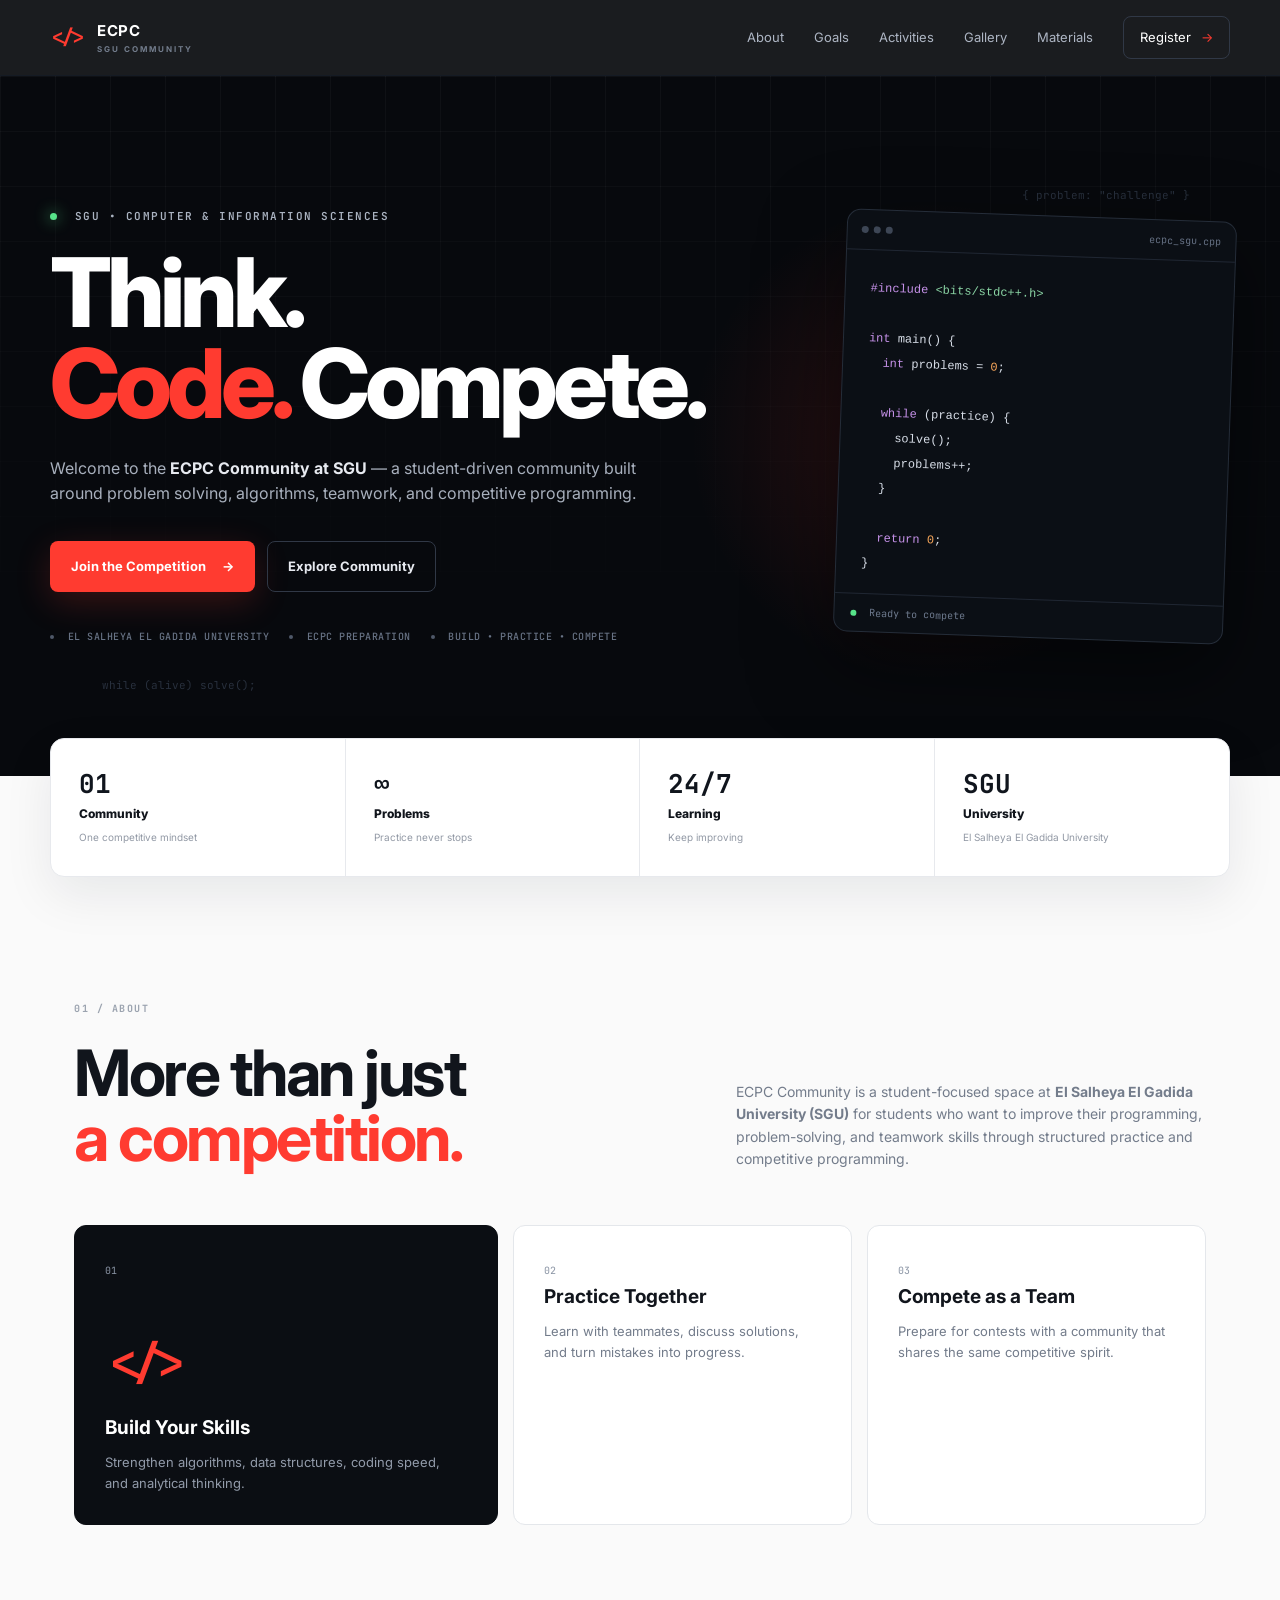
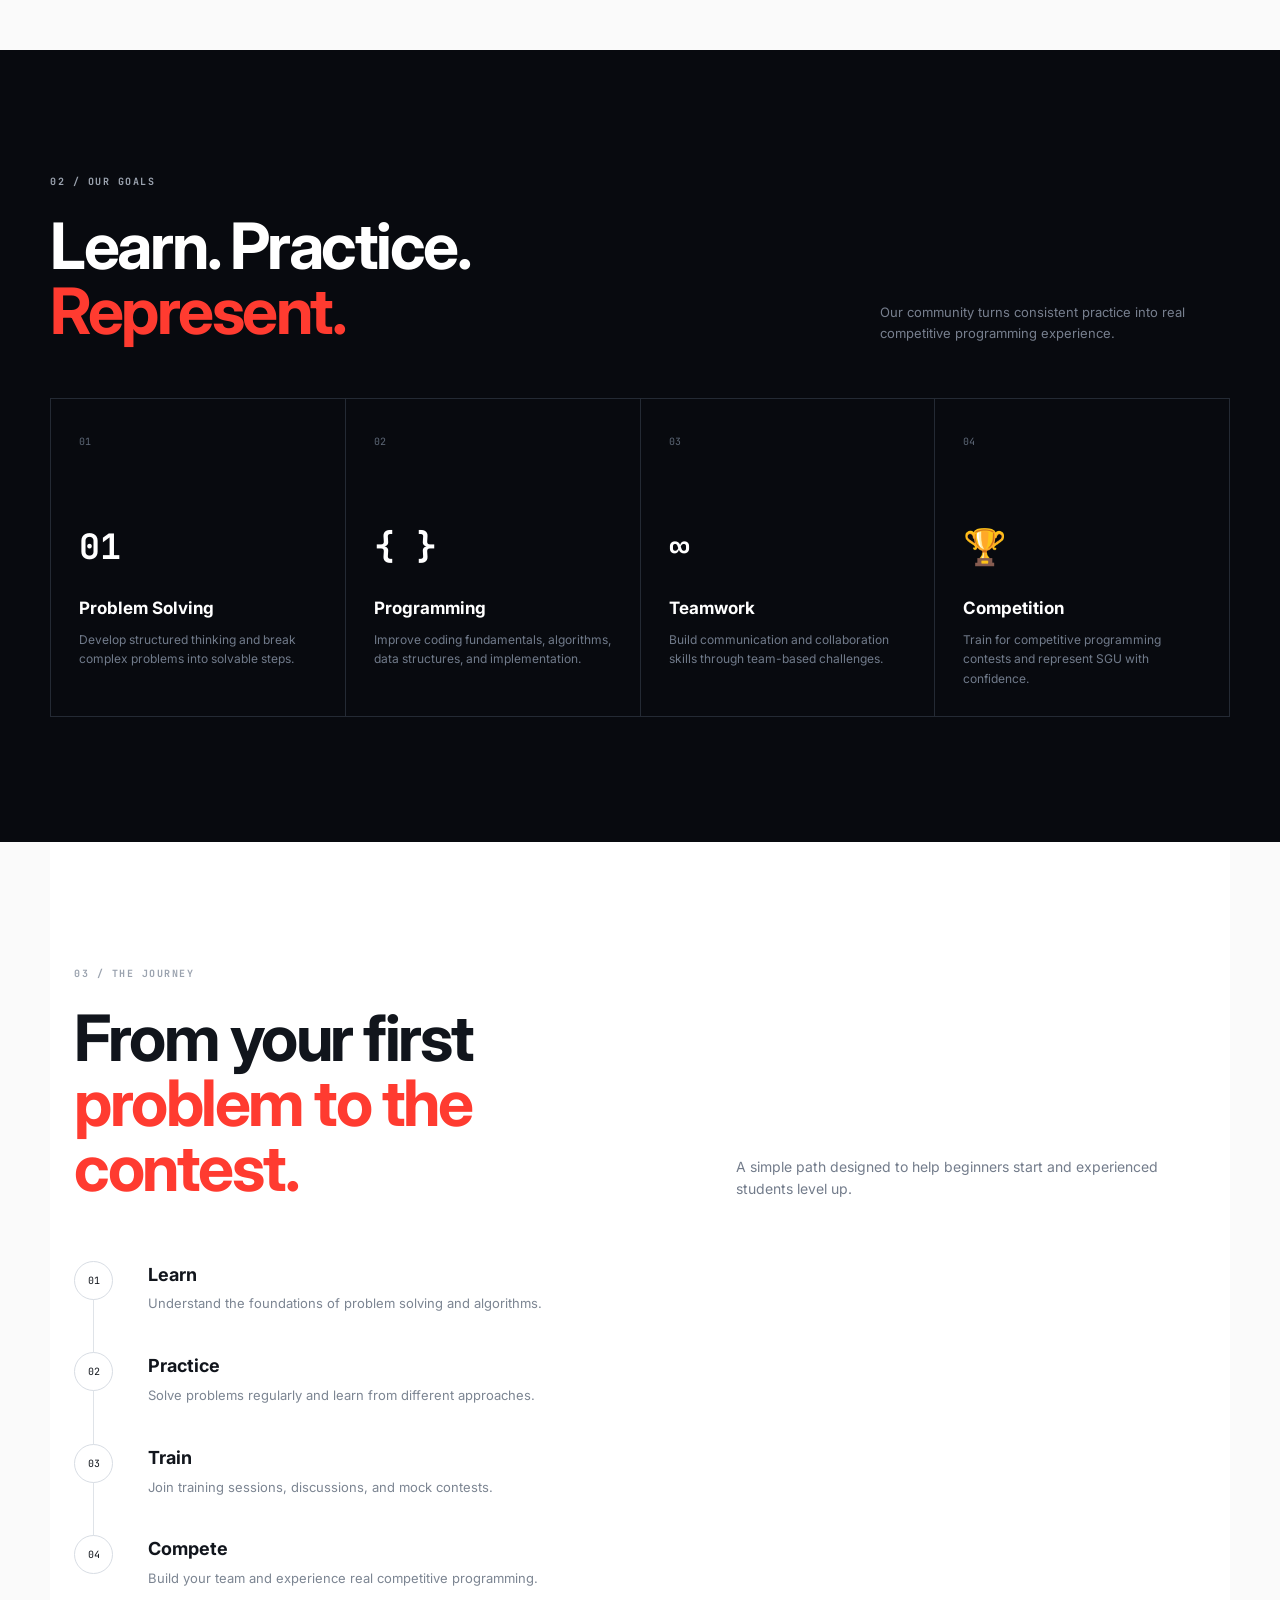
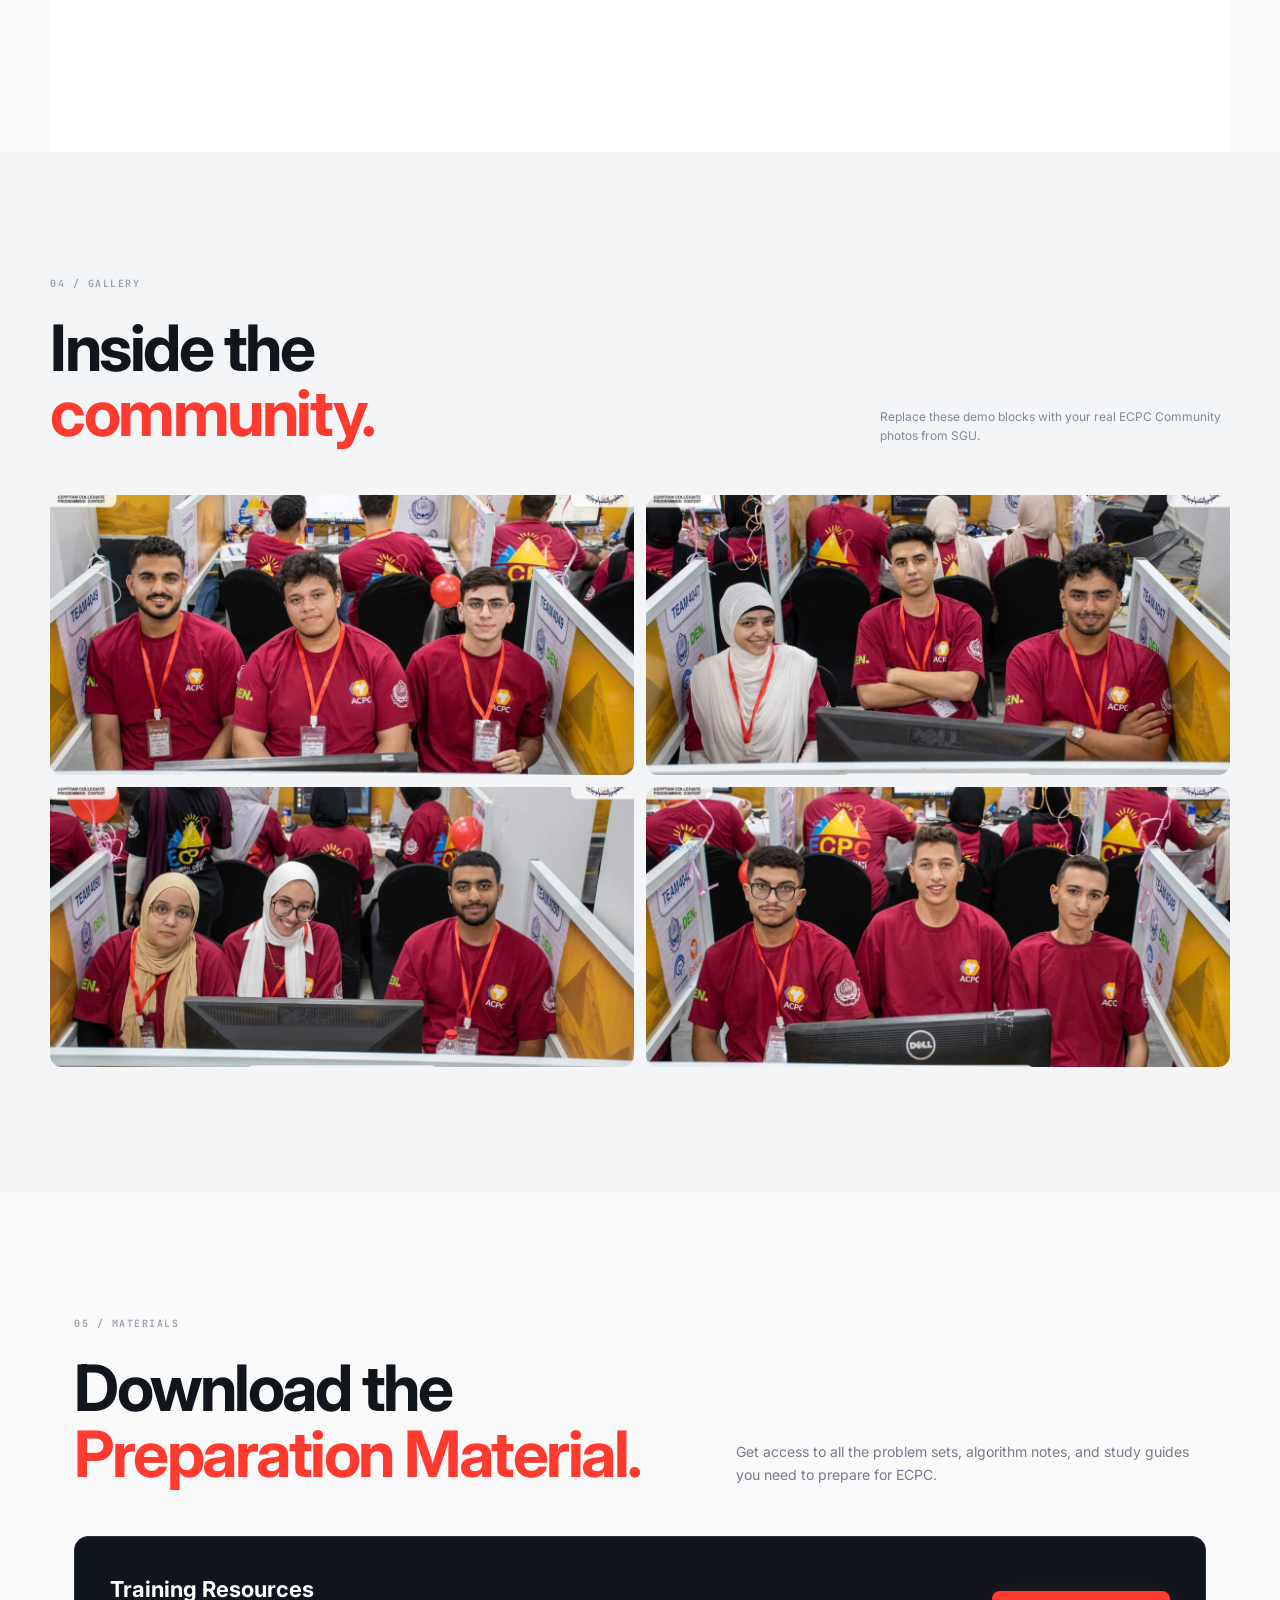
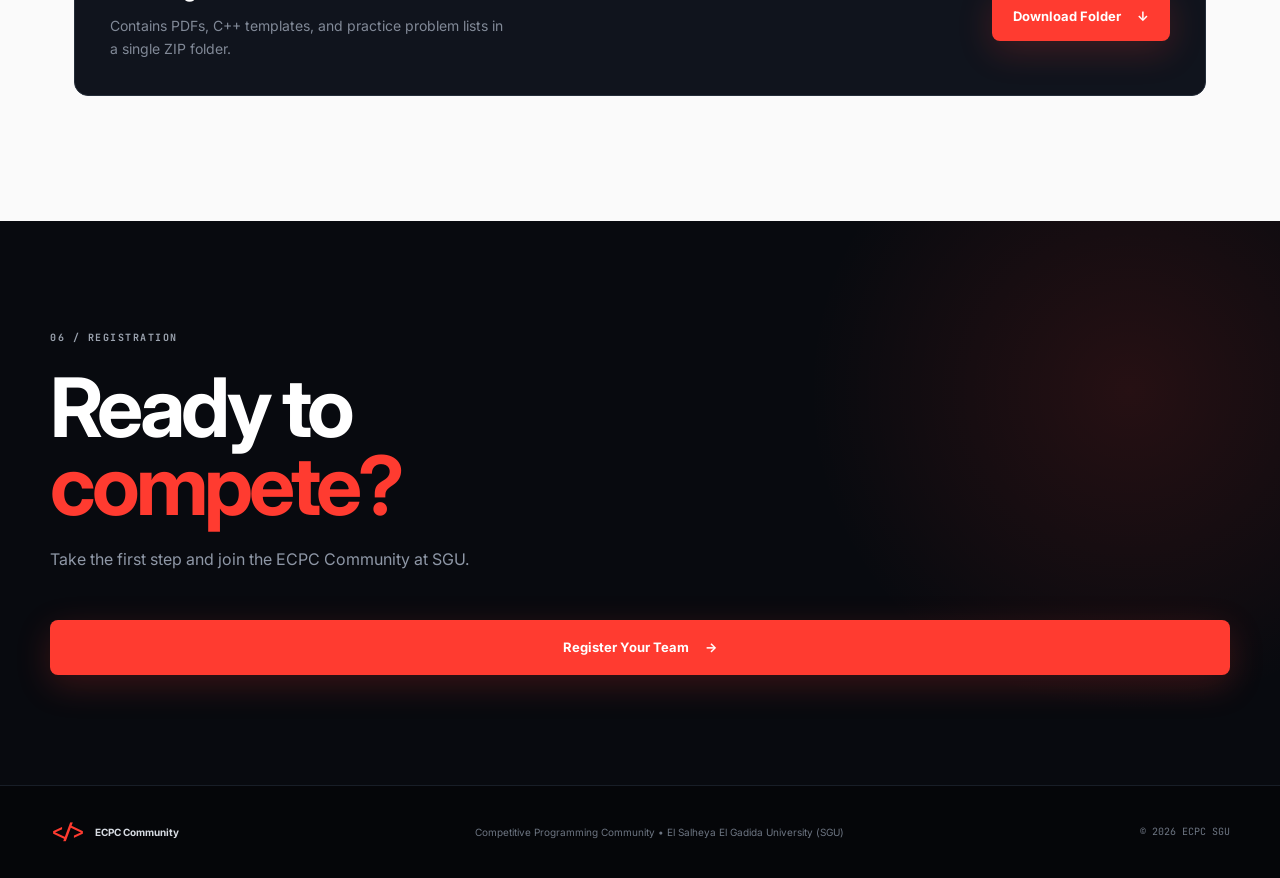
==== commit cbe6f117: "Add Materials download section and zip file" ====
--- a/index.html
+++ b/index.html
@@ -1,15 +1,20 @@
 <!DOCTYPE html>
 <html lang="en">
+
 <head>
   <meta charset="UTF-8" />
   <meta name="viewport" content="width=device-width, initial-scale=1.0" />
-  <meta name="description" content="ECPC Community at SGU — New Salhia University Computer & Information Sciences." />
+  <meta name="description"
+    content="ECPC Community at SGU — El Salheya El Gadida University Computer & Information Sciences." />
   <title>ECPC Community | SGU</title>
   <link rel="preconnect" href="https://fonts.googleapis.com">
   <link rel="preconnect" href="https://fonts.gstatic.com" crossorigin>
-  <link href="https://fonts.googleapis.com/css2?family=Inter:wght@400;500;600;700;800&family=JetBrains+Mono:wght@500;600;700&display=swap" rel="stylesheet">
+  <link
+    href="https://fonts.googleapis.com/css2?family=Inter:wght@400;500;600;700;800&family=JetBrains+Mono:wght@500;600;700&display=swap"
+    rel="stylesheet">
   <link rel="stylesheet" href="style.css" />
 </head>
+
 <body>
   <header class="navbar">
     <a class="brand" href="#home" aria-label="ECPC Community home">
@@ -29,6 +34,7 @@
       <a href="#goals">Goals</a>
       <a href="#activities">Activities</a>
       <a href="#gallery">Gallery</a>
+      <a href="#materials">Materials</a>
       <a href="#register" class="nav-cta">Register <span>→</span></a>
     </nav>
   </header>
@@ -51,7 +57,7 @@
           <a class="btn btn-ghost" href="#about">Explore Community</a>
         </div>
         <div class="hero-meta">
-          <span><i></i> New Salhia University</span>
+          <span><i></i> El Salheya El Gadida University</span>
           <span><i></i> ECPC Preparation</span>
           <span><i></i> Build • Practice • Compete</span>
         </div>
@@ -82,7 +88,7 @@
       <div class="stat"><strong>01</strong><span>Community</span><small>One competitive mindset</small></div>
       <div class="stat"><strong>∞</strong><span>Problems</span><small>Practice never stops</small></div>
       <div class="stat"><strong>24/7</strong><span>Learning</span><small>Keep improving</small></div>
-      <div class="stat"><strong>SGU</strong><span>University</span><small>New Salhia University</small></div>
+      <div class="stat"><strong>SGU</strong><span>University</span><small>El Salheya El Gadida University</small></div>
     </section>
 
     <section id="about" class="section about">
@@ -90,7 +96,7 @@
       <div class="section-heading">
         <h2>More than just<br><span>a competition.</span></h2>
         <p>
-          ECPC Community is a student-focused space at <strong>New Salhia University (SGU)</strong>
+          ECPC Community is a student-focused space at <strong>El Salheya El Gadida University (SGU)</strong>
           for students who want to improve their programming, problem-solving, and teamwork skills
           through structured practice and competitive programming.
         </p>
@@ -123,19 +129,27 @@
       </div>
       <div class="goal-grid">
         <article class="goal-card">
-          <span>01</span><div class="goal-icon">01</div><h3>Problem Solving</h3>
+          <span>01</span>
+          <div class="goal-icon">01</div>
+          <h3>Problem Solving</h3>
           <p>Develop structured thinking and break complex problems into solvable steps.</p>
         </article>
         <article class="goal-card">
-          <span>02</span><div class="goal-icon">{ }</div><h3>Programming</h3>
+          <span>02</span>
+          <div class="goal-icon">{ }</div>
+          <h3>Programming</h3>
           <p>Improve coding fundamentals, algorithms, data structures, and implementation.</p>
         </article>
         <article class="goal-card">
-          <span>03</span><div class="goal-icon">∞</div><h3>Teamwork</h3>
+          <span>03</span>
+          <div class="goal-icon">∞</div>
+          <h3>Teamwork</h3>
           <p>Build communication and collaboration skills through team-based challenges.</p>
         </article>
         <article class="goal-card">
-          <span>04</span><div class="goal-icon">🏆</div><h3>Competition</h3>
+          <span>04</span>
+          <div class="goal-icon">🏆</div>
+          <h3>Competition</h3>
           <p>Train for competitive programming contests and represent SGU with confidence.</p>
         </article>
       </div>
@@ -149,10 +163,30 @@
       </div>
       <div class="journey">
         <div class="journey-line"></div>
-        <article><span>01</span><div><h3>Learn</h3><p>Understand the foundations of problem solving and algorithms.</p></div></article>
-        <article><span>02</span><div><h3>Practice</h3><p>Solve problems regularly and learn from different approaches.</p></div></article>
-        <article><span>03</span><div><h3>Train</h3><p>Join training sessions, discussions, and mock contests.</p></div></article>
-        <article><span>04</span><div><h3>Compete</h3><p>Build your team and experience real competitive programming.</p></div></article>
+        <article><span>01</span>
+          <div>
+            <h3>Learn</h3>
+            <p>Understand the foundations of problem solving and algorithms.</p>
+          </div>
+        </article>
+        <article><span>02</span>
+          <div>
+            <h3>Practice</h3>
+            <p>Solve problems regularly and learn from different approaches.</p>
+          </div>
+        </article>
+        <article><span>03</span>
+          <div>
+            <h3>Train</h3>
+            <p>Join training sessions, discussions, and mock contests.</p>
+          </div>
+        </article>
+        <article><span>04</span>
+          <div>
+            <h3>Compete</h3>
+            <p>Build your team and experience real competitive programming.</p>
+          </div>
+        </article>
       </div>
     </section>
 
@@ -172,15 +206,35 @@
       </div>
     </section>
 
+    <section id="materials" class="section">
+      <div class="section-label">05 / MATERIALS</div>
+      <div class="section-heading">
+        <h2>Download the<br><span>Preparation Material.</span></h2>
+        <p>Get access to all the problem sets, algorithm notes, and study guides you need to prepare for ECPC.</p>
+      </div>
+      <div style="margin-top: 50px;">
+        <div style="background: #10141d; border: 1px solid #252d39; border-radius: 14px; padding: 35px; display: flex; align-items: center; justify-content: space-between; flex-wrap: wrap; gap: 20px;">
+          <div>
+            <h3 style="color: white; font-size: 22px; margin-bottom: 8px;">Training Resources</h3>
+            <p style="color: #818997; font-size: 14px; max-width: 400px;">Contains PDFs, C++ templates, and practice problem lists in a single ZIP folder.</p>
+          </div>
+          <a class="btn btn-primary" href="assets/Materials.zip" download="Materials.zip">
+            Download Folder <span>↓</span>
+          </a>
+        </div>
+      </div>
+    </section>
+
     <section id="register" class="register-section">
       <div class="register-bg"></div>
       <div class="register-content">
-        <div class="section-label">05 / REGISTRATION</div>
+        <div class="section-label">06 / REGISTRATION</div>
         <h2>Ready to<br><span>compete?</span></h2>
         <p>Take the first step and join the ECPC Community at SGU.</p>
 
         <div class="register-cta" style="margin-top: 3rem;">
-          <a class="btn btn-primary" href="team-register.html" style="width: 100%; justify-content: center; padding: 16px;">
+          <a class="btn btn-primary" href="team-register.html"
+            style="width: 100%; justify-content: center; padding: 16px;">
             Register Your Team <span>→</span>
           </a>
         </div>
@@ -190,10 +244,11 @@
 
   <footer>
     <div class="footer-brand"><span class="brand-mark">&lt;/&gt;</span><strong>ECPC Community</strong></div>
-    <p>Competitive Programming Community • New Salhia University (SGU)</p>
+    <p>Competitive Programming Community • El Salheya El Gadida University (SGU)</p>
     <span>© <span id="year"></span> ECPC SGU</span>
   </footer>
 
   <script src="script.js"></script>
 </body>
-</html>
+
+</html>
--- a/style.css
+++ b/style.css
@@ -22,9 +22,9 @@
 .section{max-width:var(--max);margin:auto;padding:125px 24px}.section-label{font:700 10px "JetBrains Mono";letter-spacing:1.5px;color:#9ba3af;margin-bottom:25px}.section-heading{display:flex;justify-content:space-between;gap:70px;align-items:flex-end}.section-heading h2,.goals-heading h2,.gallery-heading h2{font-size:clamp(38px,5vw,64px);line-height:1.02;letter-spacing:-2.5px}.section-heading p{max-width:470px;color:#737c8b;font-size:14px}.about-grid{display:grid;grid-template-columns:1.25fr 1fr 1fr;gap:15px;margin-top:55px}.about-card{min-height:290px;border:1px solid #e4e7eb;border-radius:12px;padding:30px;background:white;position:relative;transition:.25s}.about-card:hover{transform:translateY(-5px);box-shadow:0 18px 45px rgba(16,23,38,.08)}.about-card.featured{background:#0b0e13;color:white;border-color:#0b0e13}.card-number{font:10px "JetBrains Mono";color:#8993a3}.big-icon{font:700 46px "JetBrains Mono";color:var(--accent);margin:50px 0 20px}.about-card h3{font-size:19px;margin-bottom:9px}.about-card p{font-size:13px;color:#737c8b}.featured p{color:#929baa}
 .dark-section{max-width:none;background:#080a0f;color:white;padding-left:max(24px,calc((100% - var(--max))/2));padding-right:max(24px,calc((100% - var(--max))/2))}.goals-heading{display:flex;justify-content:space-between;align-items:end;gap:50px}.goals-heading p{max-width:350px;color:#777f8e;font-size:13px}.goal-grid{display:grid;grid-template-columns:repeat(4,1fr);gap:1px;background:#242a34;margin-top:55px;border:1px solid #242a34}.goal-card{background:#080a0f;padding:28px;min-height:300px}.goal-card>span{color:#5d6776;font:10px "JetBrains Mono"}.goal-icon{font:700 35px "JetBrains Mono";color:#fff;margin:70px 0 25px}.goal-card h3{font-size:17px}.goal-card p{color:#717b8b;font-size:12px;margin-top:8px}
 .activities{background:#fff}.journey{margin-top:60px;position:relative;max-width:900px}.journey-line{position:absolute;left:19px;top:20px;bottom:20px;width:1px;background:#dfe3e8}.journey article{display:flex;gap:35px;position:relative;margin-bottom:38px}.journey article>span{width:39px;height:39px;border:1px solid #d8dde4;background:white;border-radius:50%;display:grid;place-items:center;font:10px "JetBrains Mono";z-index:2}.journey h3{font-size:18px}.journey p{color:#7c8592;font-size:13px;margin-top:4px}
-.gallery-section{max-width:none;background:#f4f5f7;padding-left:max(24px,calc((100% - var(--max))/2));padding-right:max(24px,calc((100% - var(--max))/2))}.gallery-heading{display:flex;justify-content:space-between;align-items:end}.gallery-heading p{max-width:350px;color:#818997;font-size:12px}.gallery{display:grid;grid-template-columns:1.15fr .85fr;grid-template-rows:230px 230px;gap:12px;margin-top:50px}.gallery-item{border-radius:12px;position:relative;overflow:hidden;background:#171b23;display:flex;align-items:flex-end;padding:24px;background-size:cover;background-position:center}.g1{grid-row:span 2;background-image:url('assets/H1.jpg')}.g2{background-image:url('assets/H2.jpg')}.g3{background-image:url('assets/H3.jpg')}.g4{background-image:url('assets/H4.jpg')}
+.gallery-section{max-width:none;background:#f4f5f7;padding-left:max(24px,calc((100% - var(--max))/2));padding-right:max(24px,calc((100% - var(--max))/2))}.gallery-heading{display:flex;justify-content:space-between;align-items:end}.gallery-heading p{max-width:350px;color:#818997;font-size:12px}.gallery{display:grid;grid-template-columns:1fr 1fr;grid-template-rows:280px 280px;gap:12px;margin-top:50px}.gallery-item{border-radius:12px;position:relative;overflow:hidden;background:#171b23;display:flex;align-items:flex-end;padding:24px;background-size:cover;background-position:center}.g1{background-image:url('assets/H1.jpg')}.g2{background-image:url('assets/H2.jpg')}.g3{background-image:url('assets/H3.jpg')}.g4{background-image:url('assets/H4.jpg')}
 .register-section{background:#080a0f;color:white;position:relative;overflow:hidden;padding:110px 24px}.register-bg{position:absolute;width:700px;height:700px;border-radius:50%;background:radial-gradient(circle,rgba(255,59,48,.12),transparent 65%);right:-200px;top:-180px}.register-content{max-width:var(--max);margin:auto;position:relative}.register-content h2{font-size:clamp(48px,7vw,82px);line-height:.95;letter-spacing:-4px}.register-content>p{color:#8e97a6;margin:22px 0 45px}.registration-form{background:#0e1219;border:1px solid #232b36;border-radius:14px;padding:34px;max-width:900px}.form-title{display:flex;align-items:center;gap:15px;margin-bottom:20px}.form-title span{font:10px "JetBrains Mono";color:var(--accent)}.form-title h3{font-size:15px}.form-title.second{margin-top:38px}.form-grid{display:grid;grid-template-columns:1fr 1fr;gap:18px}.form-grid label{display:flex;flex-direction:column;gap:7px;font-size:11px;color:#8d97a7}.form-grid input,.form-grid select{background:#080b10;border:1px solid #29313d;color:white;padding:12px 13px;border-radius:7px;outline:none;font-size:12px}.form-grid input:focus,.form-grid select:focus{border-color:#596475}.form-grid select{appearance:auto}.hidden{display:none!important}.agree{display:flex;align-items:center;gap:9px;color:#737d8d;font-size:10px;margin:25px 0}.agree input{accent-color:var(--accent)}.submit-btn{border:0}.form-note{color:#596475;font-size:9px;margin-top:12px}.success-state{max-width:900px;background:#0e1219;border:1px solid #29313d;border-radius:14px;padding:40px;display:flex;align-items:center;gap:25px}.success-icon{width:54px;height:54px;border-radius:50%;background:rgba(87,227,137,.12);color:var(--green);display:grid;place-items:center;font-size:25px}.success-state small{font:9px "JetBrains Mono";color:var(--green)}.success-state h3{font-size:24px;margin:3px 0}.success-state p{color:#7e8795;font-size:12px;max-width:500px}
 footer{background:#050609;color:#6d7582;border-top:1px solid #181e27;padding:30px max(24px,calc((100% - var(--max))/2));display:flex;align-items:center;justify-content:space-between;font-size:10px}footer .footer-brand{display:flex;align-items:center;gap:9px;color:#d7dbe2}footer>span{font-family:"JetBrains Mono"}
 @media(max-width:900px){.nav-links{gap:16px}.hero-content{width:100%}.terminal-card{display:none}.stats{margin:0 24px;grid-template-columns:1fr 1fr}.stat:nth-child(2){border-right:0}.stat:nth-child(-n+2){border-bottom:1px solid #e7e9ed}.about-grid{grid-template-columns:1fr 1fr}.about-card.featured{grid-column:span 2}.goal-grid{grid-template-columns:1fr 1fr}}
-@media(max-width:650px){.navbar{height:68px}.menu-toggle{display:block}.nav-links{display:none;position:absolute;top:68px;left:0;right:0;background:#080a0f;border-bottom:1px solid #1b222d;padding:15px 24px;flex-direction:column;align-items:stretch}.nav-links.open{display:flex}.nav-cta{text-align:center}.hero{min-height:680px;padding-top:70px;padding-bottom:70px}.hero h1{font-size:62px;letter-spacing:-4px}.hero-copy{font-size:14px}.hero-actions{flex-direction:column}.hero-actions .btn{width:100%}.hero-meta{flex-direction:column;gap:9px}.stats{grid-template-columns:1fr;margin:0}.stat{border-right:0!important;border-bottom:1px solid #e7e9ed!important}.stat:last-child{border-bottom:0!important}.section{padding-top:85px;padding-bottom:85px}.section-heading,.goals-heading,.gallery-heading{display:block}.section-heading p,.goals-heading p,.gallery-heading p{margin-top:22px}.about-grid,.goal-grid{grid-template-columns:1fr}.about-card.featured{grid-column:auto}.gallery{grid-template-columns:1fr;grid-template-rows:220px 180px 180px 180px}.g1{grid-row:auto}.form-grid{grid-template-columns:1fr}.registration-form{padding:22px}.success-state{flex-direction:column;align-items:flex-start}footer{flex-direction:column;gap:12px;text-align:center}.register-content h2{letter-spacing:-3px}}
+@media(max-width:650px){.navbar{height:68px}.menu-toggle{display:block}.nav-links{display:none;position:absolute;top:68px;left:0;right:0;background:#080a0f;border-bottom:1px solid #1b222d;padding:15px 24px;flex-direction:column;align-items:stretch}.nav-links.open{display:flex}.nav-cta{text-align:center}.hero{min-height:680px;padding-top:70px;padding-bottom:70px}.hero h1{font-size:62px;letter-spacing:-4px}.hero-copy{font-size:14px}.hero-actions{flex-direction:column}.hero-actions .btn{width:100%}.hero-meta{flex-direction:column;gap:9px}.stats{grid-template-columns:1fr;margin:0}.stat{border-right:0!important;border-bottom:1px solid #e7e9ed!important}.stat:last-child{border-bottom:0!important}.section{padding-top:85px;padding-bottom:85px}.section-heading,.goals-heading,.gallery-heading{display:block}.section-heading p,.goals-heading p,.gallery-heading p{margin-top:22px}.about-grid,.goal-grid{grid-template-columns:1fr}.about-card.featured{grid-column:auto}.gallery{grid-template-columns:1fr;grid-template-rows:250px 250px 250px 250px}.g1{grid-row:auto}.form-grid{grid-template-columns:1fr}.registration-form{padding:22px}.success-state{flex-direction:column;align-items:flex-start}footer{flex-direction:column;gap:12px;text-align:center}.register-content h2{letter-spacing:-3px}}
 @media(max-width:480px){.hero h1{font-size:46px;letter-spacing:-2px}.register-content h2{font-size:42px;letter-spacing:-2px}.section-heading h2,.goals-heading h2,.gallery-heading h2{font-size:36px;letter-spacing:-1.5px}.btn{font-size:13px;padding:12px 18px}.registration-form{padding:16px}.success-icon{width:45px;height:45px;font-size:22px}.success-state h3{font-size:20px}.hero:after{width:300px;height:300px;right:-10%}.register-bg{width:400px;height:400px;right:-100px}}
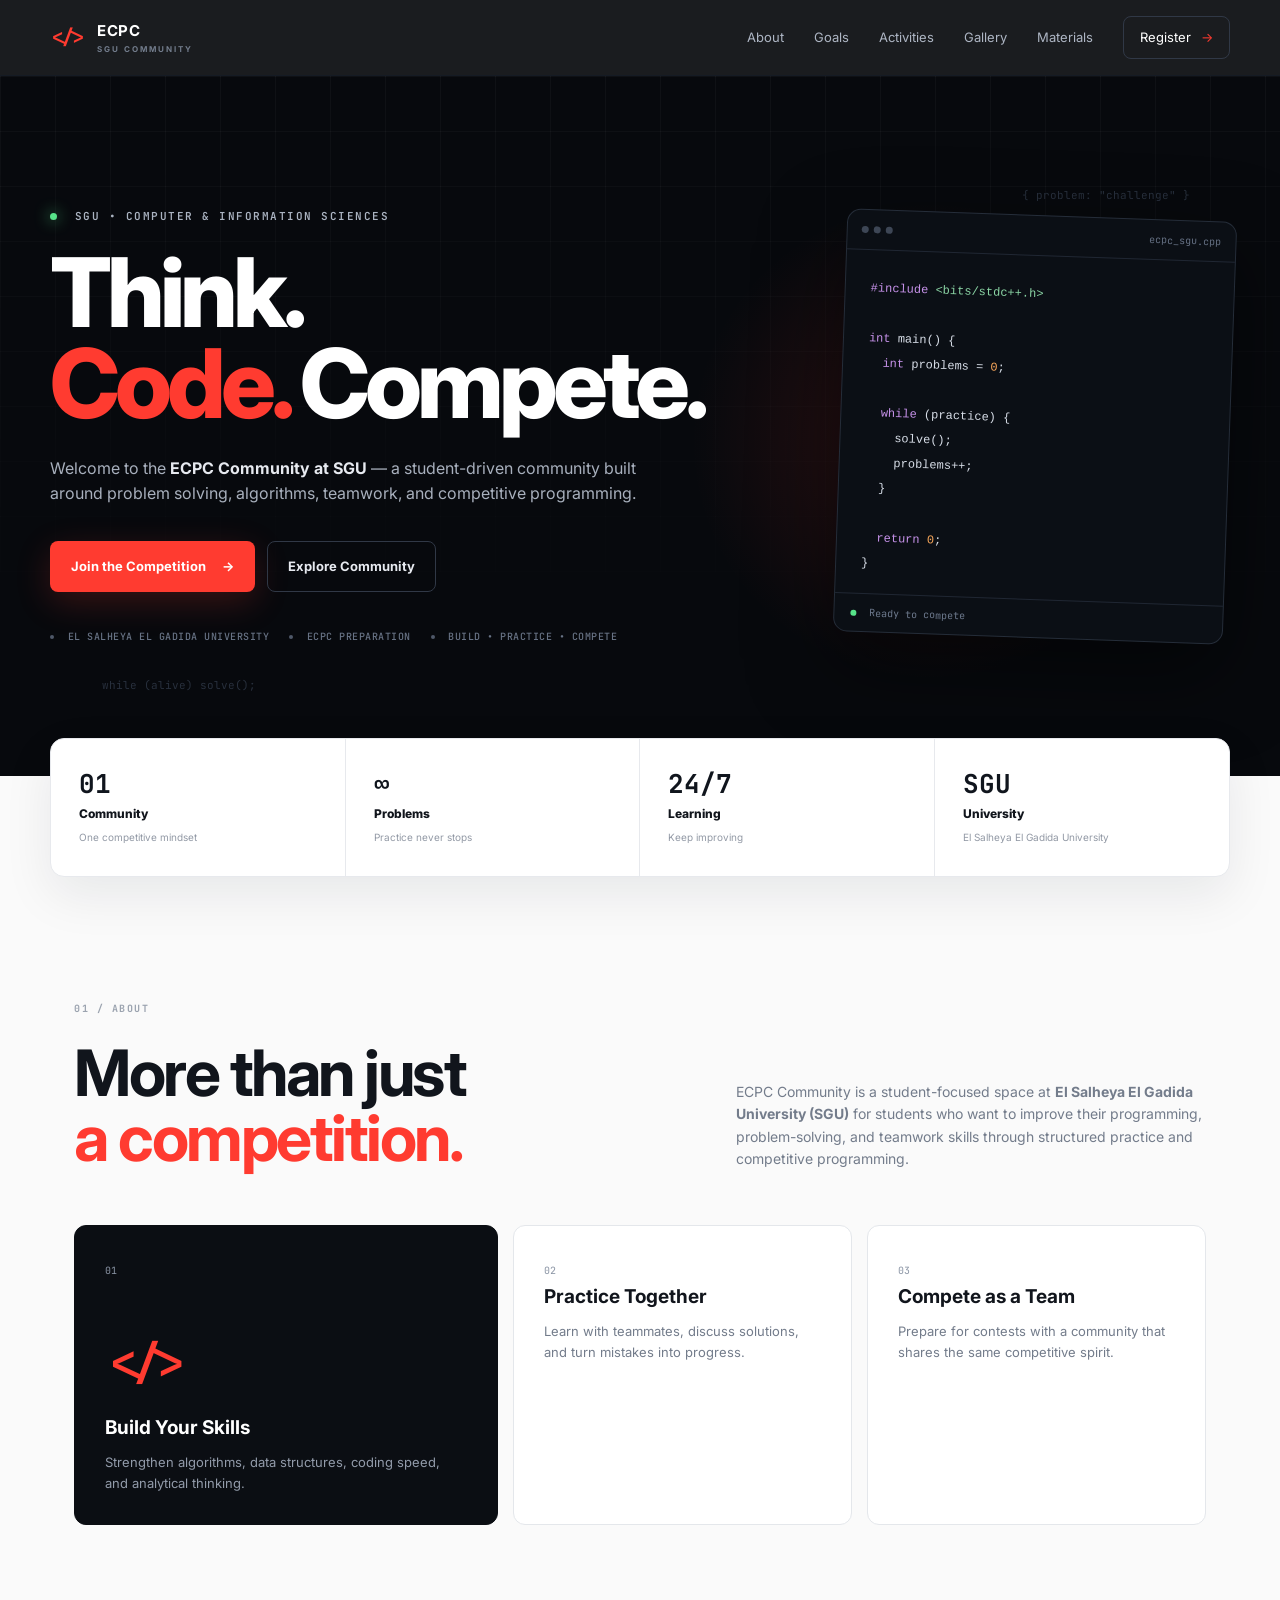
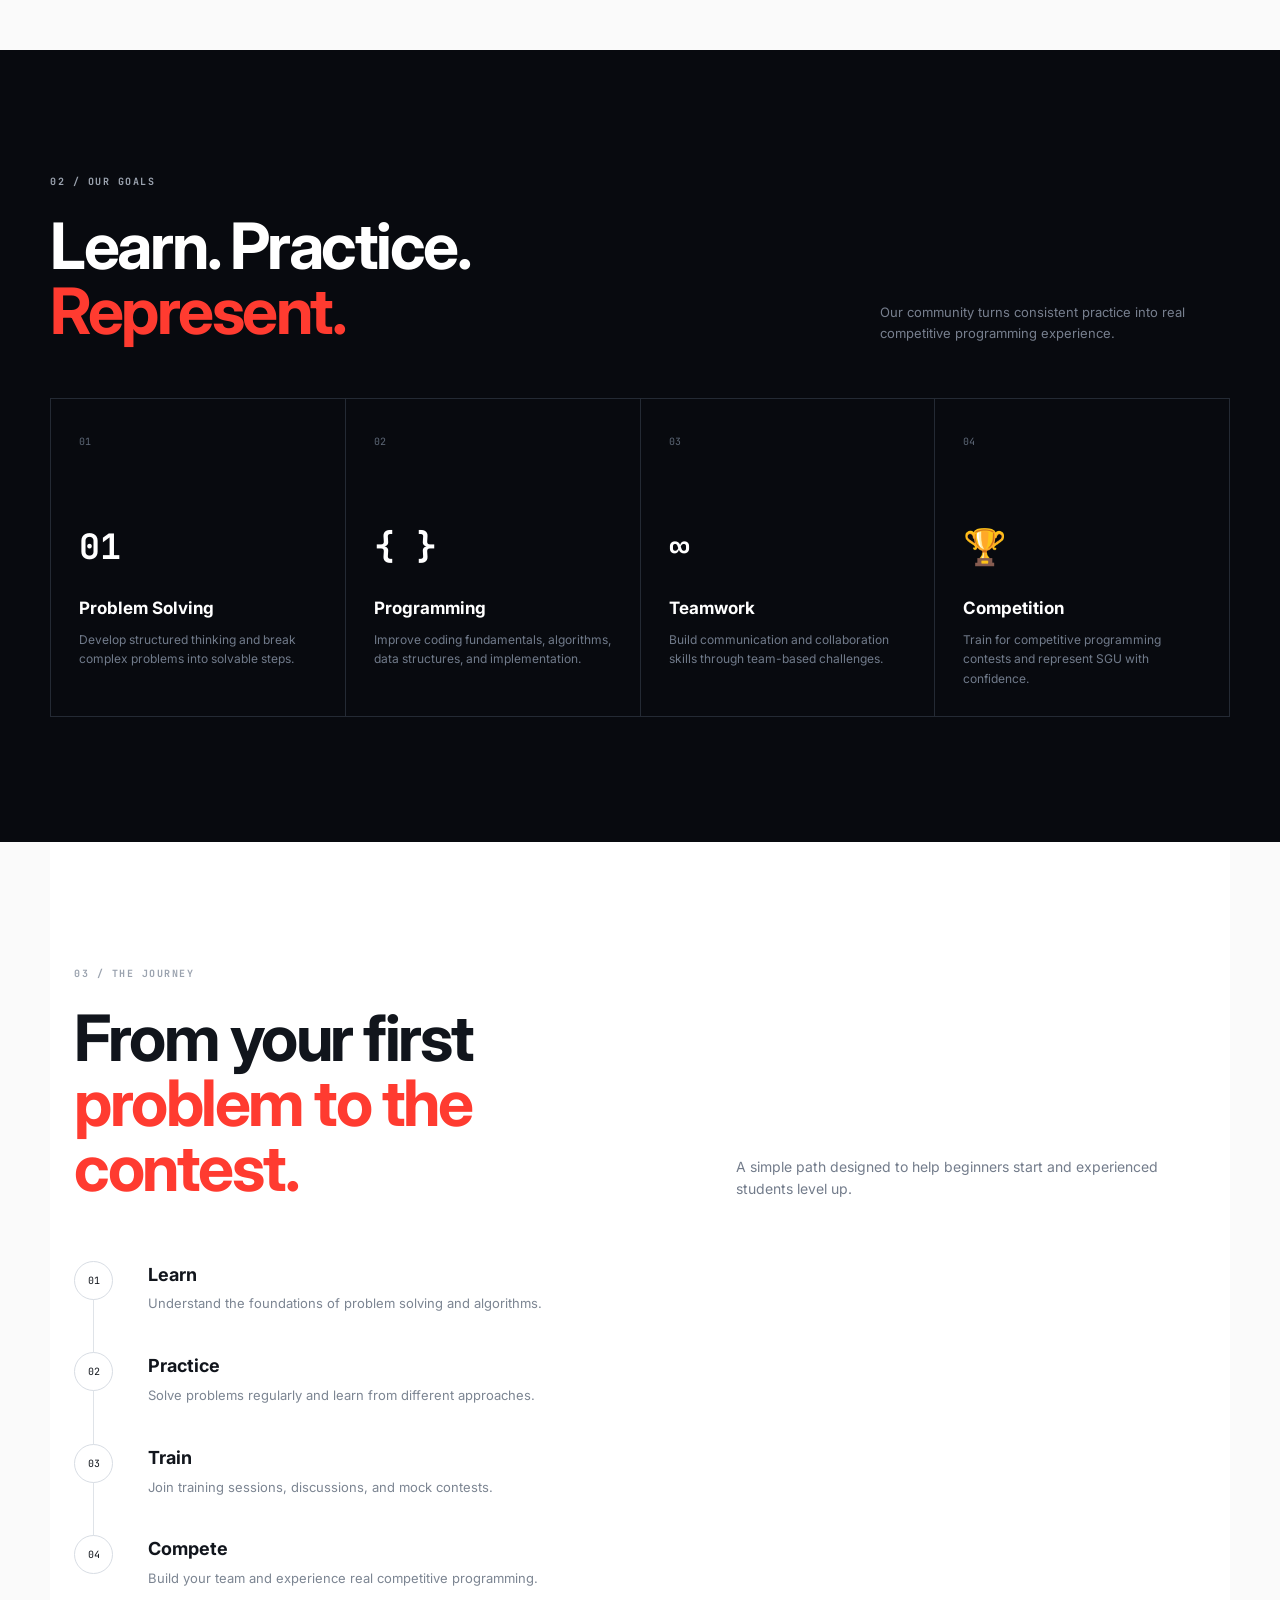
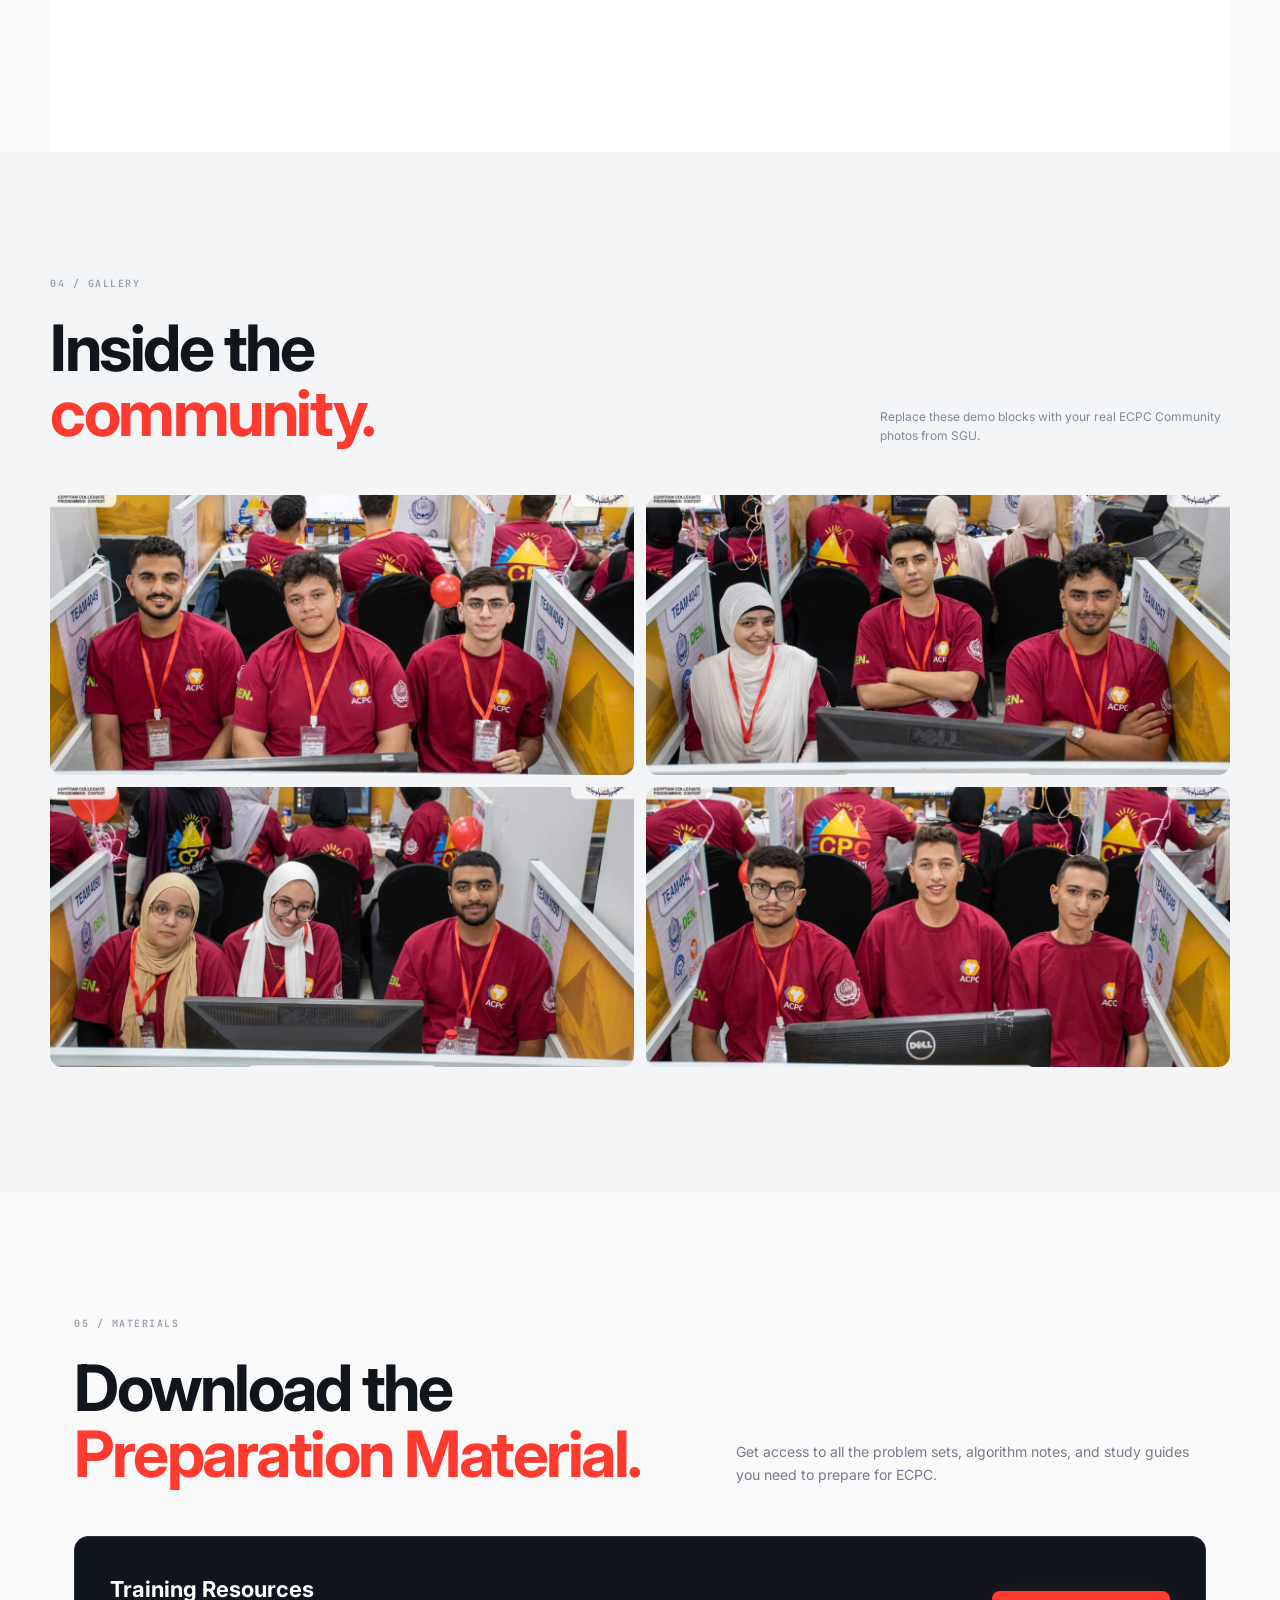
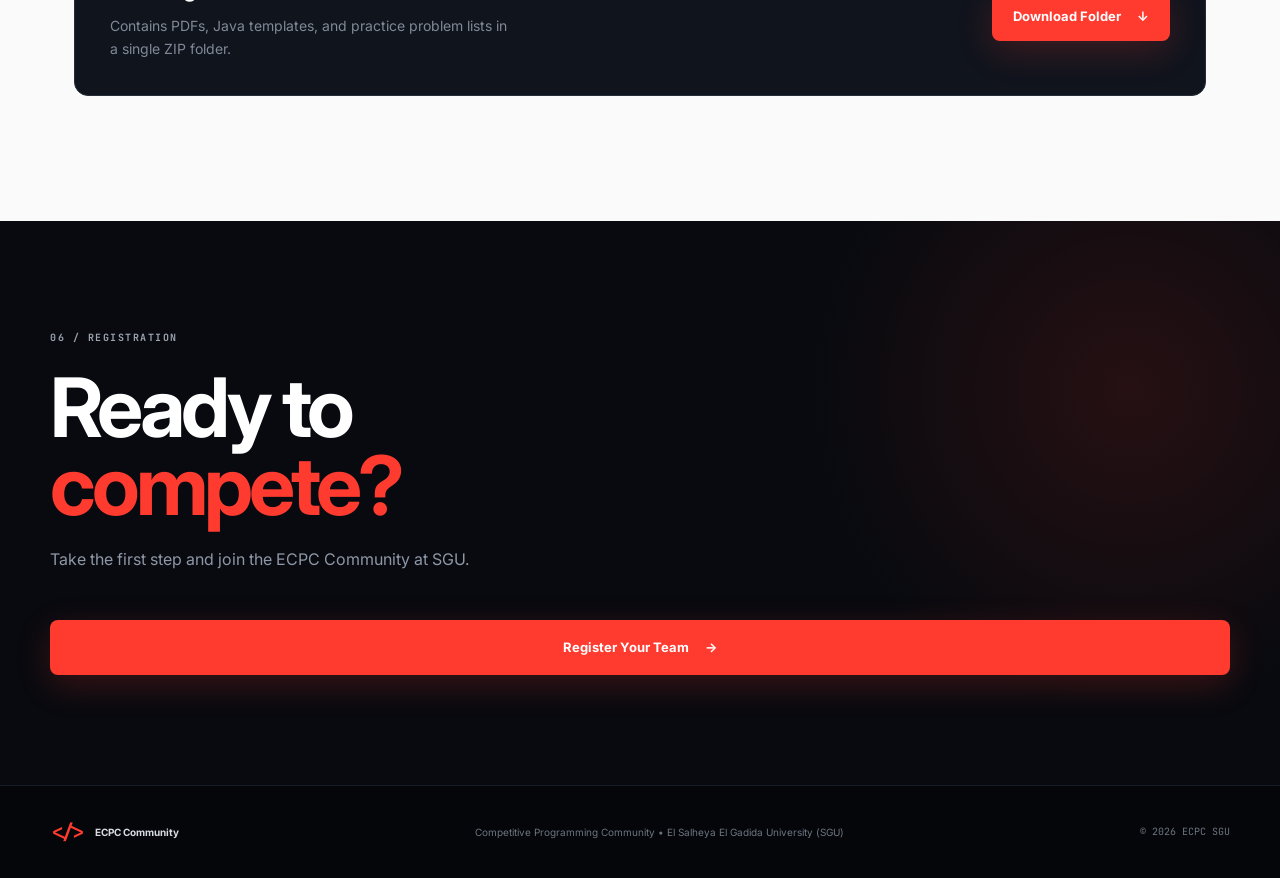
==== commit ffd8d4c2: "Add files via upload" ====
--- a/index.html
+++ b/index.html
@@ -1,254 +1,256 @@
-<!DOCTYPE html>
-<html lang="en">
-
-<head>
-  <meta charset="UTF-8" />
-  <meta name="viewport" content="width=device-width, initial-scale=1.0" />
-  <meta name="description"
-    content="ECPC Community at SGU — El Salheya El Gadida University Computer & Information Sciences." />
-  <title>ECPC Community | SGU</title>
-  <link rel="preconnect" href="https://fonts.googleapis.com">
-  <link rel="preconnect" href="https://fonts.gstatic.com" crossorigin>
-  <link
-    href="https://fonts.googleapis.com/css2?family=Inter:wght@400;500;600;700;800&family=JetBrains+Mono:wght@500;600;700&display=swap"
-    rel="stylesheet">
-  <link rel="stylesheet" href="style.css" />
-</head>
-
-<body>
-  <header class="navbar">
-    <a class="brand" href="#home" aria-label="ECPC Community home">
-      <span class="brand-mark">&lt;/&gt;</span>
-      <span>
-        <strong>ECPC</strong>
-        <small>SGU COMMUNITY</small>
-      </span>
-    </a>
-
-    <button class="menu-toggle" aria-label="Open navigation" aria-expanded="false">
-      <span></span><span></span><span></span>
-    </button>
-
-    <nav class="nav-links">
-      <a href="#about">About</a>
-      <a href="#goals">Goals</a>
-      <a href="#activities">Activities</a>
-      <a href="#gallery">Gallery</a>
-      <a href="#materials">Materials</a>
-      <a href="#register" class="nav-cta">Register <span>→</span></a>
-    </nav>
-  </header>
-
-  <main>
-    <section id="home" class="hero">
-      <div class="hero-grid"></div>
-      <div class="hero-code code-one">while (alive) solve();</div>
-      <div class="hero-code code-two">{ problem: "challenge" }</div>
-
-      <div class="hero-content">
-        <div class="eyebrow"><span class="pulse"></span> SGU • COMPUTER &amp; INFORMATION SCIENCES</div>
-        <h1>Think.<br><span>Code.</span> Compete.</h1>
-        <p class="hero-copy">
-          Welcome to the <strong>ECPC Community at SGU</strong> — a student-driven community
-          built around problem solving, algorithms, teamwork, and competitive programming.
-        </p>
-        <div class="hero-actions">
-          <a class="btn btn-primary" href="#register">Join the Competition <span>→</span></a>
-          <a class="btn btn-ghost" href="#about">Explore Community</a>
-        </div>
-        <div class="hero-meta">
-          <span><i></i> El Salheya El Gadida University</span>
-          <span><i></i> ECPC Preparation</span>
-          <span><i></i> Build • Practice • Compete</span>
-        </div>
-      </div>
-
-      <div class="terminal-card">
-        <div class="terminal-top">
-          <span class="terminal-dots"><b></b><b></b><b></b></span>
-          <span>ecpc_sgu.cpp</span>
-        </div>
-        <pre><code><span class="code-purple">#include</span> <span class="code-green">&lt;bits/stdc++.h&gt;</span>
-
-<span class="code-purple">int</span> main() {
-  <span class="code-purple">int</span> problems = <span class="code-orange">0</span>;
-
-  <span class="code-purple">while</span> (practice) {
-    solve();
-    problems++;
-  }
-
-  <span class="code-purple">return</span> <span class="code-orange">0</span>;
-}</code></pre>
-        <div class="terminal-status"><span></span> Ready to compete</div>
-      </div>
-    </section>
-
-    <section class="stats">
-      <div class="stat"><strong>01</strong><span>Community</span><small>One competitive mindset</small></div>
-      <div class="stat"><strong>∞</strong><span>Problems</span><small>Practice never stops</small></div>
-      <div class="stat"><strong>24/7</strong><span>Learning</span><small>Keep improving</small></div>
-      <div class="stat"><strong>SGU</strong><span>University</span><small>El Salheya El Gadida University</small></div>
-    </section>
-
-    <section id="about" class="section about">
-      <div class="section-label">01 / ABOUT</div>
-      <div class="section-heading">
-        <h2>More than just<br><span>a competition.</span></h2>
-        <p>
-          ECPC Community is a student-focused space at <strong>El Salheya El Gadida University (SGU)</strong>
-          for students who want to improve their programming, problem-solving, and teamwork skills
-          through structured practice and competitive programming.
-        </p>
-      </div>
-      <div class="about-grid">
-        <div class="about-card featured">
-          <span class="card-number">01</span>
-          <div class="big-icon">&lt;/&gt;</div>
-          <h3>Build Your Skills</h3>
-          <p>Strengthen algorithms, data structures, coding speed, and analytical thinking.</p>
-        </div>
-        <div class="about-card">
-          <span class="card-number">02</span>
-          <h3>Practice Together</h3>
-          <p>Learn with teammates, discuss solutions, and turn mistakes into progress.</p>
-        </div>
-        <div class="about-card">
-          <span class="card-number">03</span>
-          <h3>Compete as a Team</h3>
-          <p>Prepare for contests with a community that shares the same competitive spirit.</p>
-        </div>
-      </div>
-    </section>
-
-    <section id="goals" class="section dark-section">
-      <div class="section-label">02 / OUR GOALS</div>
-      <div class="goals-heading">
-        <h2>Learn. Practice.<br><span>Represent.</span></h2>
-        <p>Our community turns consistent practice into real competitive programming experience.</p>
-      </div>
-      <div class="goal-grid">
-        <article class="goal-card">
-          <span>01</span>
-          <div class="goal-icon">01</div>
-          <h3>Problem Solving</h3>
-          <p>Develop structured thinking and break complex problems into solvable steps.</p>
-        </article>
-        <article class="goal-card">
-          <span>02</span>
-          <div class="goal-icon">{ }</div>
-          <h3>Programming</h3>
-          <p>Improve coding fundamentals, algorithms, data structures, and implementation.</p>
-        </article>
-        <article class="goal-card">
-          <span>03</span>
-          <div class="goal-icon">∞</div>
-          <h3>Teamwork</h3>
-          <p>Build communication and collaboration skills through team-based challenges.</p>
-        </article>
-        <article class="goal-card">
-          <span>04</span>
-          <div class="goal-icon">🏆</div>
-          <h3>Competition</h3>
-          <p>Train for competitive programming contests and represent SGU with confidence.</p>
-        </article>
-      </div>
-    </section>
-
-    <section id="activities" class="section activities">
-      <div class="section-label">03 / THE JOURNEY</div>
-      <div class="section-heading">
-        <h2>From your first<br><span>problem to the contest.</span></h2>
-        <p>A simple path designed to help beginners start and experienced students level up.</p>
-      </div>
-      <div class="journey">
-        <div class="journey-line"></div>
-        <article><span>01</span>
-          <div>
-            <h3>Learn</h3>
-            <p>Understand the foundations of problem solving and algorithms.</p>
-          </div>
-        </article>
-        <article><span>02</span>
-          <div>
-            <h3>Practice</h3>
-            <p>Solve problems regularly and learn from different approaches.</p>
-          </div>
-        </article>
-        <article><span>03</span>
-          <div>
-            <h3>Train</h3>
-            <p>Join training sessions, discussions, and mock contests.</p>
-          </div>
-        </article>
-        <article><span>04</span>
-          <div>
-            <h3>Compete</h3>
-            <p>Build your team and experience real competitive programming.</p>
-          </div>
-        </article>
-      </div>
-    </section>
-
-    <section id="gallery" class="section gallery-section">
-      <div class="section-label">04 / GALLERY</div>
-      <div class="gallery-heading">
-        <div>
-          <h2>Inside the<br><span>community.</span></h2>
-        </div>
-        <p>Replace these demo blocks with your real ECPC Community photos from SGU.</p>
-      </div>
-      <div class="gallery">
-        <div class="gallery-item g1"></div>
-        <div class="gallery-item g2"></div>
-        <div class="gallery-item g3"></div>
-        <div class="gallery-item g4"></div>
-      </div>
-    </section>
-
-    <section id="materials" class="section">
-      <div class="section-label">05 / MATERIALS</div>
-      <div class="section-heading">
-        <h2>Download the<br><span>Preparation Material.</span></h2>
-        <p>Get access to all the problem sets, algorithm notes, and study guides you need to prepare for ECPC.</p>
-      </div>
-      <div style="margin-top: 50px;">
-        <div style="background: #10141d; border: 1px solid #252d39; border-radius: 14px; padding: 35px; display: flex; align-items: center; justify-content: space-between; flex-wrap: wrap; gap: 20px;">
-          <div>
-            <h3 style="color: white; font-size: 22px; margin-bottom: 8px;">Training Resources</h3>
-            <p style="color: #818997; font-size: 14px; max-width: 400px;">Contains PDFs, C++ templates, and practice problem lists in a single ZIP folder.</p>
-          </div>
-          <a class="btn btn-primary" href="assets/Materials.zip" download="Materials.zip">
-            Download Folder <span>↓</span>
-          </a>
-        </div>
-      </div>
-    </section>
-
-    <section id="register" class="register-section">
-      <div class="register-bg"></div>
-      <div class="register-content">
-        <div class="section-label">06 / REGISTRATION</div>
-        <h2>Ready to<br><span>compete?</span></h2>
-        <p>Take the first step and join the ECPC Community at SGU.</p>
-
-        <div class="register-cta" style="margin-top: 3rem;">
-          <a class="btn btn-primary" href="team-register.html"
-            style="width: 100%; justify-content: center; padding: 16px;">
-            Register Your Team <span>→</span>
-          </a>
-        </div>
-      </div>
-    </section>
-  </main>
-
-  <footer>
-    <div class="footer-brand"><span class="brand-mark">&lt;/&gt;</span><strong>ECPC Community</strong></div>
-    <p>Competitive Programming Community • El Salheya El Gadida University (SGU)</p>
-    <span>© <span id="year"></span> ECPC SGU</span>
-  </footer>
-
-  <script src="script.js"></script>
-</body>
-
+<!DOCTYPE html>
+<html lang="en">
+
+<head>
+  <meta charset="UTF-8" />
+  <meta name="viewport" content="width=device-width, initial-scale=1.0" />
+  <meta name="description"
+    content="ECPC Community at SGU — El Salheya El Gadida University Computer & Information Sciences." />
+  <title>ECPC Community | SGU</title>
+  <link rel="preconnect" href="https://fonts.googleapis.com">
+  <link rel="preconnect" href="https://fonts.gstatic.com" crossorigin>
+  <link
+    href="https://fonts.googleapis.com/css2?family=Inter:wght@400;500;600;700;800&family=JetBrains+Mono:wght@500;600;700&display=swap"
+    rel="stylesheet">
+  <link rel="stylesheet" href="style.css" />
+</head>
+
+<body>
+  <header class="navbar">
+    <a class="brand" href="#home" aria-label="ECPC Community home">
+      <span class="brand-mark">&lt;/&gt;</span>
+      <span>
+        <strong>ECPC</strong>
+        <small>SGU COMMUNITY</small>
+      </span>
+    </a>
+
+    <button class="menu-toggle" aria-label="Open navigation" aria-expanded="false">
+      <span></span><span></span><span></span>
+    </button>
+
+    <nav class="nav-links">
+      <a href="#about">About</a>
+      <a href="#goals">Goals</a>
+      <a href="#activities">Activities</a>
+      <a href="#gallery">Gallery</a>
+      <a href="#materials">Materials</a>
+      <a href="#register" class="nav-cta">Register <span>→</span></a>
+    </nav>
+  </header>
+
+  <main>
+    <section id="home" class="hero">
+      <div class="hero-grid"></div>
+      <div class="hero-code code-one">while (alive) solve();</div>
+      <div class="hero-code code-two">{ problem: "challenge" }</div>
+
+      <div class="hero-content">
+        <div class="eyebrow"><span class="pulse"></span> SGU • COMPUTER &amp; INFORMATION SCIENCES</div>
+        <h1>Think.<br><span>Code.</span> Compete.</h1>
+        <p class="hero-copy">
+          Welcome to the <strong>ECPC Community at SGU</strong> — a student-driven community
+          built around problem solving, algorithms, teamwork, and competitive programming.
+        </p>
+        <div class="hero-actions">
+          <a class="btn btn-primary" href="#register">Join the Competition <span>→</span></a>
+          <a class="btn btn-ghost" href="#about">Explore Community</a>
+        </div>
+        <div class="hero-meta">
+          <span><i></i> El Salheya El Gadida University</span>
+          <span><i></i> ECPC Preparation</span>
+          <span><i></i> Build • Practice • Compete</span>
+        </div>
+      </div>
+
+      <div class="terminal-card">
+        <div class="terminal-top">
+          <span class="terminal-dots"><b></b><b></b><b></b></span>
+          <span>ecpc_sgu.cpp</span>
+        </div>
+        <pre><code><span class="code-purple">#include</span> <span class="code-green">&lt;bits/stdc++.h&gt;</span>
+
+<span class="code-purple">int</span> main() {
+  <span class="code-purple">int</span> problems = <span class="code-orange">0</span>;
+
+  <span class="code-purple">while</span> (practice) {
+    solve();
+    problems++;
+  }
+
+  <span class="code-purple">return</span> <span class="code-orange">0</span>;
+}</code></pre>
+        <div class="terminal-status"><span></span> Ready to compete</div>
+      </div>
+    </section>
+
+    <section class="stats">
+      <div class="stat"><strong>01</strong><span>Community</span><small>One competitive mindset</small></div>
+      <div class="stat"><strong>∞</strong><span>Problems</span><small>Practice never stops</small></div>
+      <div class="stat"><strong>24/7</strong><span>Learning</span><small>Keep improving</small></div>
+      <div class="stat"><strong>SGU</strong><span>University</span><small>El Salheya El Gadida University</small></div>
+    </section>
+
+    <section id="about" class="section about">
+      <div class="section-label">01 / ABOUT</div>
+      <div class="section-heading">
+        <h2>More than just<br><span>a competition.</span></h2>
+        <p>
+          ECPC Community is a student-focused space at <strong>El Salheya El Gadida University (SGU)</strong>
+          for students who want to improve their programming, problem-solving, and teamwork skills
+          through structured practice and competitive programming.
+        </p>
+      </div>
+      <div class="about-grid">
+        <div class="about-card featured">
+          <span class="card-number">01</span>
+          <div class="big-icon">&lt;/&gt;</div>
+          <h3>Build Your Skills</h3>
+          <p>Strengthen algorithms, data structures, coding speed, and analytical thinking.</p>
+        </div>
+        <div class="about-card">
+          <span class="card-number">02</span>
+          <h3>Practice Together</h3>
+          <p>Learn with teammates, discuss solutions, and turn mistakes into progress.</p>
+        </div>
+        <div class="about-card">
+          <span class="card-number">03</span>
+          <h3>Compete as a Team</h3>
+          <p>Prepare for contests with a community that shares the same competitive spirit.</p>
+        </div>
+      </div>
+    </section>
+
+    <section id="goals" class="section dark-section">
+      <div class="section-label">02 / OUR GOALS</div>
+      <div class="goals-heading">
+        <h2>Learn. Practice.<br><span>Represent.</span></h2>
+        <p>Our community turns consistent practice into real competitive programming experience.</p>
+      </div>
+      <div class="goal-grid">
+        <article class="goal-card">
+          <span>01</span>
+          <div class="goal-icon">01</div>
+          <h3>Problem Solving</h3>
+          <p>Develop structured thinking and break complex problems into solvable steps.</p>
+        </article>
+        <article class="goal-card">
+          <span>02</span>
+          <div class="goal-icon">{ }</div>
+          <h3>Programming</h3>
+          <p>Improve coding fundamentals, algorithms, data structures, and implementation.</p>
+        </article>
+        <article class="goal-card">
+          <span>03</span>
+          <div class="goal-icon">∞</div>
+          <h3>Teamwork</h3>
+          <p>Build communication and collaboration skills through team-based challenges.</p>
+        </article>
+        <article class="goal-card">
+          <span>04</span>
+          <div class="goal-icon">🏆</div>
+          <h3>Competition</h3>
+          <p>Train for competitive programming contests and represent SGU with confidence.</p>
+        </article>
+      </div>
+    </section>
+
+    <section id="activities" class="section activities">
+      <div class="section-label">03 / THE JOURNEY</div>
+      <div class="section-heading">
+        <h2>From your first<br><span>problem to the contest.</span></h2>
+        <p>A simple path designed to help beginners start and experienced students level up.</p>
+      </div>
+      <div class="journey">
+        <div class="journey-line"></div>
+        <article><span>01</span>
+          <div>
+            <h3>Learn</h3>
+            <p>Understand the foundations of problem solving and algorithms.</p>
+          </div>
+        </article>
+        <article><span>02</span>
+          <div>
+            <h3>Practice</h3>
+            <p>Solve problems regularly and learn from different approaches.</p>
+          </div>
+        </article>
+        <article><span>03</span>
+          <div>
+            <h3>Train</h3>
+            <p>Join training sessions, discussions, and mock contests.</p>
+          </div>
+        </article>
+        <article><span>04</span>
+          <div>
+            <h3>Compete</h3>
+            <p>Build your team and experience real competitive programming.</p>
+          </div>
+        </article>
+      </div>
+    </section>
+
+    <section id="gallery" class="section gallery-section">
+      <div class="section-label">04 / GALLERY</div>
+      <div class="gallery-heading">
+        <div>
+          <h2>Inside the<br><span>community.</span></h2>
+        </div>
+        <p>Replace these demo blocks with your real ECPC Community photos from SGU.</p>
+      </div>
+      <div class="gallery">
+        <div class="gallery-item g1"></div>
+        <div class="gallery-item g2"></div>
+        <div class="gallery-item g3"></div>
+        <div class="gallery-item g4"></div>
+      </div>
+    </section>
+
+    <section id="materials" class="section">
+      <div class="section-label">05 / MATERIALS</div>
+      <div class="section-heading">
+        <h2>Download the<br><span>Preparation Material.</span></h2>
+        <p>Get access to all the problem sets, algorithm notes, and study guides you need to prepare for ECPC.</p>
+      </div>
+      <div style="margin-top: 50px;">
+        <div
+          style="background: #10141d; border: 1px solid #252d39; border-radius: 14px; padding: 35px; display: flex; align-items: center; justify-content: space-between; flex-wrap: wrap; gap: 20px;">
+          <div>
+            <h3 style="color: white; font-size: 22px; margin-bottom: 8px;">Training Resources</h3>
+            <p style="color: #818997; font-size: 14px; max-width: 400px;">Contains PDFs, Java templates, and practice
+              problem lists in a single ZIP folder.</p>
+          </div>
+          <a class="btn btn-primary" href="ECPC.zip" download="ECPC.zip">
+            Download Folder <span>↓</span>
+          </a>
+        </div>
+      </div>
+    </section>
+
+    <section id="register" class="register-section">
+      <div class="register-bg"></div>
+      <div class="register-content">
+        <div class="section-label">06 / REGISTRATION</div>
+        <h2>Ready to<br><span>compete?</span></h2>
+        <p>Take the first step and join the ECPC Community at SGU.</p>
+
+        <div class="register-cta" style="margin-top: 3rem;">
+          <a class="btn btn-primary" href="team-register.html"
+            style="width: 100%; justify-content: center; padding: 16px;">
+            Register Your Team <span>→</span>
+          </a>
+        </div>
+      </div>
+    </section>
+  </main>
+
+  <footer>
+    <div class="footer-brand"><span class="brand-mark">&lt;/&gt;</span><strong>ECPC Community</strong></div>
+    <p>Competitive Programming Community • El Salheya El Gadida University (SGU)</p>
+    <span>© <span id="year"></span> ECPC SGU</span>
+  </footer>
+
+  <script src="script.js"></script>
+</body>
+
 </html>
